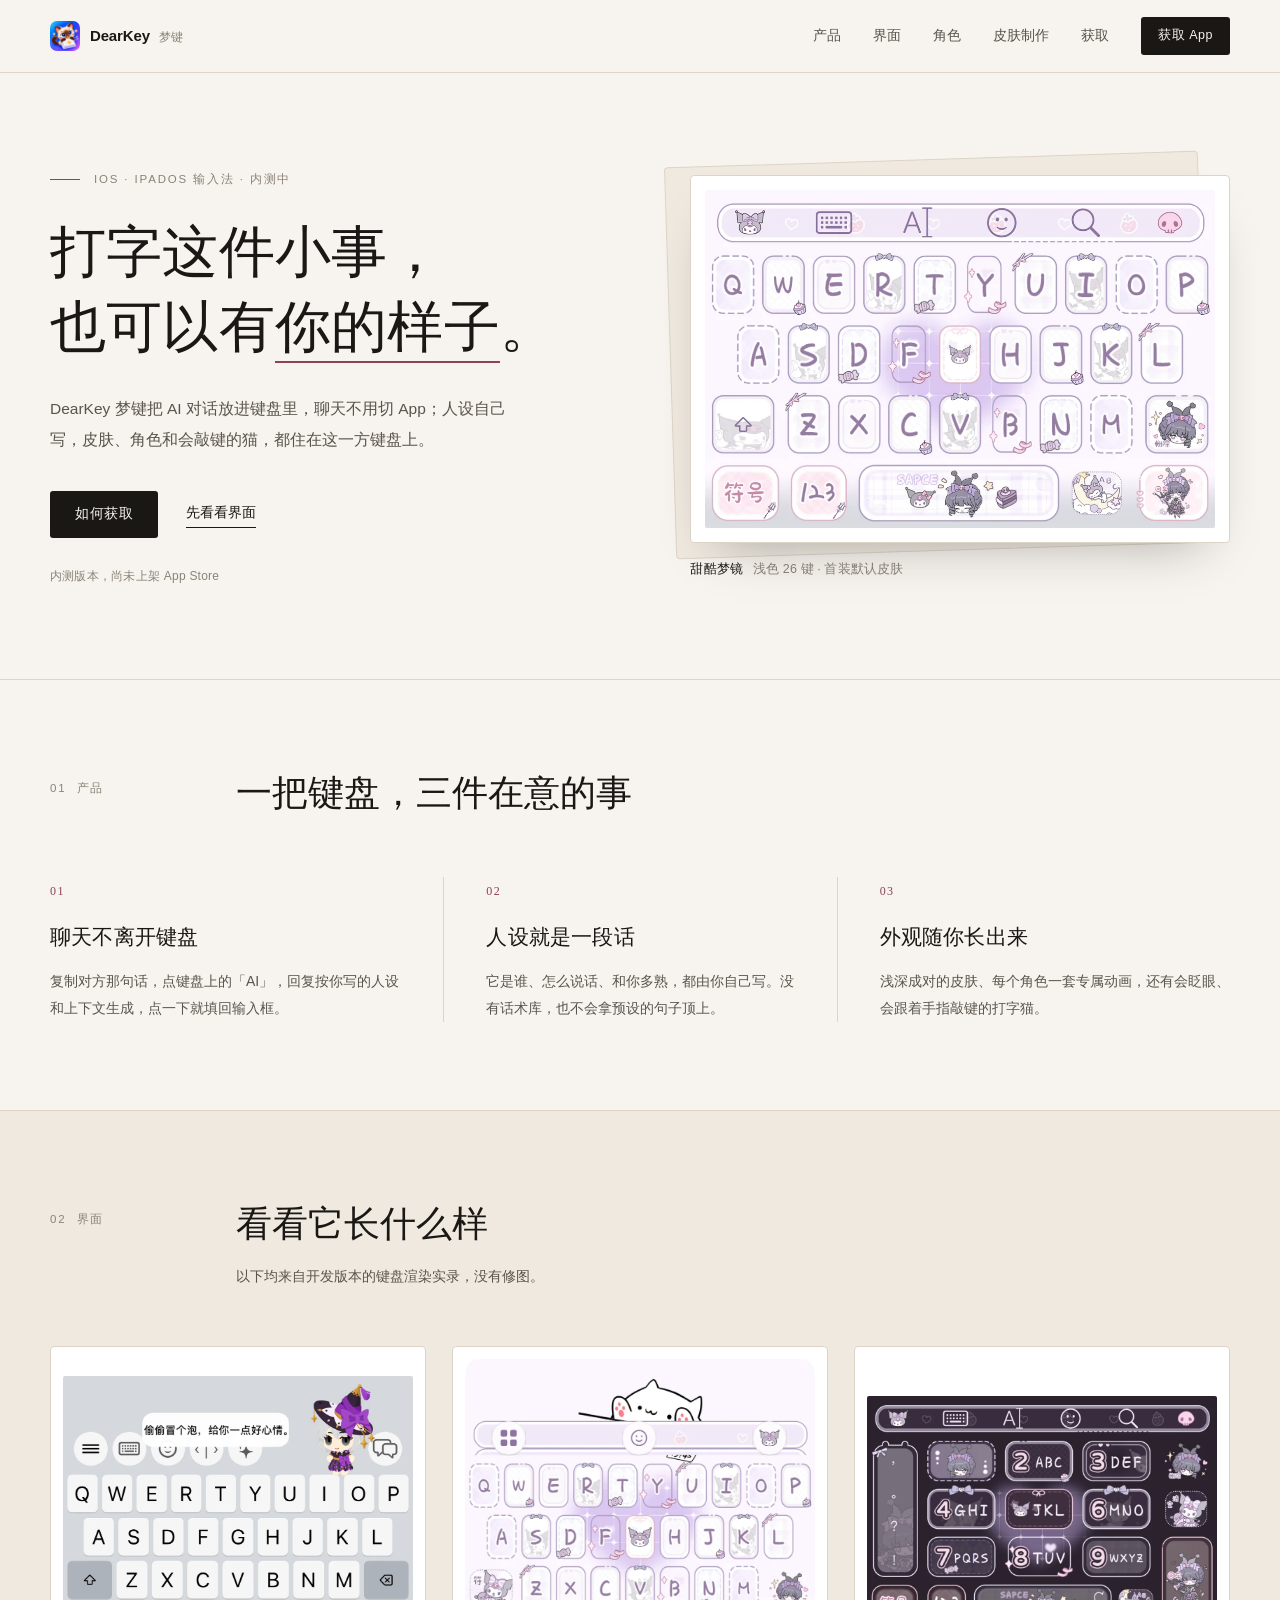
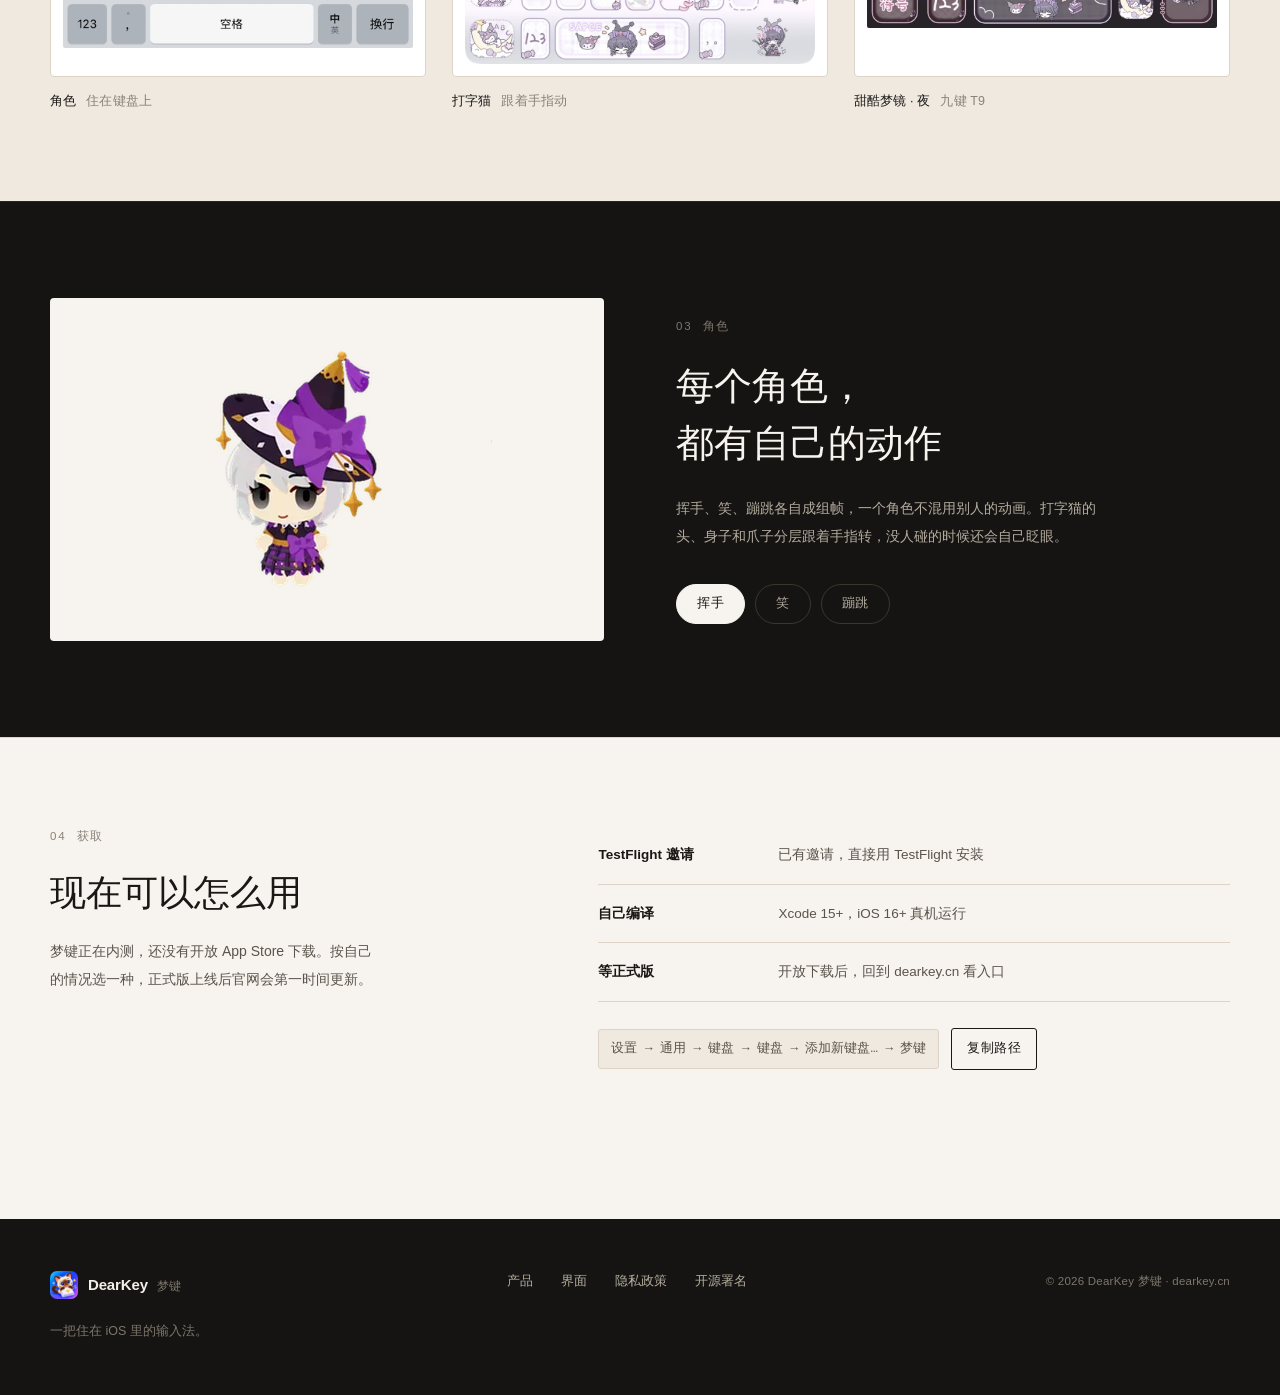
==== index.html @ 58dd66d8 "Publish DearKey official website" ====
<!DOCTYPE html>
<html lang="zh-CN">
<head>
<meta charset="UTF-8">
<meta name="viewport" content="width=device-width, initial-scale=1, viewport-fit=cover">
<title>DearKey 梦键 · 打字这件小事，也可以有你的样子</title>
<meta name="description" content="DearKey 梦键是一款原生 iOS 输入法：键盘里直接和 AI 对话，人设自己写，皮肤、角色与打字猫都住在这一方键盘里。">
<meta name="author" content="DearKey">
<meta name="theme-color" content="#f7f3ee">
<link rel="canonical" href="https://dearkey.cn/">
<link rel="icon" type="image/png" href="assets/favicon.png">
<link rel="apple-touch-icon" href="assets/favicon.png">
<meta property="og:type" content="website">
<meta property="og:site_name" content="DearKey 梦键">
<meta property="og:title" content="DearKey 梦键 · 打字这件小事，也可以有你的样子">
<meta property="og:description" content="键盘里聊 AI，人设自己写，皮肤和角色随你换。原生 iOS 输入法。">
<meta property="og:url" content="https://dearkey.cn/">
<meta property="og:image" content="https://dearkey.cn/assets/appicon.webp">
<meta name="twitter:card" content="summary_large_image">
<link rel="stylesheet" href="assets/styles.css">
<script type="application/ld+json">
{"@context":"https://schema.org","@type":"SoftwareApplication","name":"DearKey 梦键","applicationCategory":"UtilitiesApplication","operatingSystem":"iOS 16+ / iPadOS","description":"原生 iOS 输入法，键盘内 AI 对话、自定义人设、皮肤与角色。","url":"https://dearkey.cn/","image":"https://dearkey.cn/assets/appicon.webp","offers":{"@type":"Offer","price":"0","priceCurrency":"CNY"}}
</script>
</head>
<body>

<header class="nav" id="nav">
  <div class="wrap nav-in">
    <a class="brand" href="#top" aria-label="DearKey 梦键 首页">
      <img src="assets/appicon.webp" alt="DearKey 梦键图标" width="30" height="30">
      <span>DearKey<em>梦键</em></span>
    </a>
    <nav class="links" id="navLinks" aria-label="主导航">
      <a href="#product">产品</a>
      <a href="#screens">界面</a>
      <a href="#characters">角色</a>
      <a href="skin-studio/index.html">皮肤制作</a>
      <a href="#get">获取</a>
    </nav>
    <div class="nav-right">
      <a class="btn btn-ink btn-sm" href="#get">获取 App</a>
      <button class="burger" id="menuToggle" aria-label="展开菜单" aria-expanded="false"><i></i><i></i></button>
    </div>
  </div>
</header>

<main id="top">

  <section class="hero">
    <div class="wrap hero-in">
      <div class="hero-text">
        <p class="tag">iOS · iPadOS 输入法 · 内测中</p>
        <h1>打字这件小事，<br>也可以有<span class="u">你的样子</span>。</h1>
        <p class="sub">DearKey 梦键把 AI 对话放进键盘里，聊天不用切 App；人设自己写，皮肤、角色和会敲键的猫，都住在这一方键盘上。</p>
        <div class="acts">
          <a class="btn btn-ink" href="#get">如何获取</a>
          <a class="link-arrow" href="#screens">先看看界面</a>
        </div>
        <p class="fine">内测版本，尚未上架 App Store</p>
      </div>
      <div class="hero-art">
        <figure class="hero-plate">
          <div class="frame"><img src="assets/keyboard-lilac.webp" alt="甜酷梦镜浅色 26 键键盘" width="1000" height="664" fetchpriority="high"></div>
          <figcaption><span>甜酷梦镜</span>浅色 26 键 · 首装默认皮肤</figcaption>
        </figure>
      </div>
    </div>
  </section>

  <section class="band" id="product">
    <div class="wrap">
      <div class="sec-head">
        <span class="meta">01 &nbsp;产品</span>
        <div><h2>一把键盘，三件在意的事</h2></div>
      </div>
      <div class="cols3">
        <article>
          <span class="num">01</span>
          <h3>聊天不离开键盘</h3>
          <p>复制对方那句话，点键盘上的「AI」，回复按你写的人设和上下文生成，点一下就填回输入框。</p>
        </article>
        <article>
          <span class="num">02</span>
          <h3>人设就是一段话</h3>
          <p>它是谁、怎么说话、和你多熟，都由你自己写。没有话术库，也不会拿预设的句子顶上。</p>
        </article>
        <article>
          <span class="num">03</span>
          <h3>外观随你长出来</h3>
          <p>浅深成对的皮肤、每个角色一套专属动画，还有会眨眼、会跟着手指敲键的打字猫。</p>
        </article>
      </div>
    </div>
  </section>

  <section class="band band-plates" id="screens">
    <div class="wrap">
      <div class="sec-head">
        <span class="meta">02 &nbsp;界面</span>
        <div>
          <h2>看看它长什么样</h2>
          <p>以下均来自开发版本的键盘渲染实录，没有修图。</p>
        </div>
      </div>
      <div class="plates">
        <figure class="plate p-third">
          <div class="frame"><img src="assets/keyboard-witch.webp" alt="魔女角色站在键盘上方" width="1000" height="777" loading="lazy"></div>
          <figcaption><span>角色</span>住在键盘上</figcaption>
        </figure>
        <figure class="plate p-third">
          <div class="frame"><img src="assets/keyboard-cat.webp" alt="打字猫在键盘上敲键" width="900" height="785" loading="lazy"></div>
          <figcaption><span>打字猫</span>跟着手指动</figcaption>
        </figure>
        <figure class="plate p-third">
          <div class="frame"><img src="assets/keyboard-night.webp" alt="甜酷梦镜夜色九键键盘" width="1000" height="664" loading="lazy"></div>
          <figcaption><span>甜酷梦镜 · 夜</span>九键 T9</figcaption>
        </figure>
      </div>
    </div>
  </section>

  <section class="dark" id="characters">
    <div class="wrap dark-in">
      <div class="stage">
        <div class="witch" id="witchAnim" role="img" aria-label="魔女角色挥手动画"></div>
      </div>
      <div class="dark-copy">
        <span class="meta meta-light">03 &nbsp;角色</span>
        <h2>每个角色，<br>都有自己的动作</h2>
        <p>挥手、笑、蹦跳各自成组帧，一个角色不混用别人的动画。打字猫的头、身子和爪子分层跟着手指转，没人碰的时候还会自己眨眼。</p>
        <div class="motions" role="group" aria-label="切换角色动作">
          <button class="motion is-on" data-motion="wave">挥手</button>
          <button class="motion" data-motion="laugh">笑</button>
          <button class="motion" data-motion="bounce">蹦跳</button>
        </div>
      </div>
    </div>
  </section>

  <section class="band band-last" id="get">
    <div class="wrap get-in">
      <div class="get-text">
        <span class="meta">04 &nbsp;获取</span>
        <h2>现在可以怎么用</h2>
        <p>梦键正在内测，还没有开放 App Store 下载。按自己的情况选一种，正式版上线后官网会第一时间更新。</p>
      </div>
      <div class="get-list">
        <div><strong>TestFlight 邀请</strong><span>已有邀请，直接用 TestFlight 安装</span></div>
        <div><strong>自己编译</strong><span>Xcode 15+，iOS 16+ 真机运行</span></div>
        <div><strong>等正式版</strong><span>开放下载后，回到 dearkey.cn 看入口</span></div>
        <div class="path">
          <code id="setupPath">设置 → 通用 → 键盘 → 键盘 → 添加新键盘… → 梦键</code>
          <button id="copyPath">复制路径</button>
          <span class="hint" id="copyHint" role="status"></span>
        </div>
      </div>
    </div>
  </section>

</main>

<footer class="foot">
  <div class="wrap foot-in">
    <div class="foot-brand">
      <a class="brand brand-light" href="#top"><img src="assets/appicon.webp" alt="DearKey 梦键图标" width="28" height="28"><span>DearKey<em>梦键</em></span></a>
      <p>一把住在 iOS 里的输入法。</p>
    </div>
    <nav class="foot-links" aria-label="页脚导航">
      <a href="#product">产品</a>
      <a href="#screens">界面</a>
      <a href="privacy.html">隐私政策</a>
      <a href="credits.html">开源署名</a>
    </nav>
    <small>© <span id="year">2026</span> DearKey 梦键 · dearkey.cn</small>
  </div>
</footer>

<script src="assets/app.js" defer></script>
</body>
</html>
---- assets/styles.css ----
/* DearKey 梦键 · dearkey.cn
   纸感底 · 宋体标题 · 细线分区 */

:root{
  --paper:#f7f3ee;
  --paper-2:#efe9e0;
  --paper-3:#e7ded1;
  --ink:#1a1815;
  --ink-2:#5a544c;
  --ink-3:#8b8378;
  --line:#ddd4c7;
  --rose:#8c4356;
  --serif:"Songti SC","STSong","Source Han Serif SC","Noto Serif CJK SC",Georgia,"Times New Roman",serif;
  --sans:-apple-system,BlinkMacSystemFont,"PingFang SC","Hiragino Sans GB","Microsoft YaHei",sans-serif;
}

*,*::before,*::after{box-sizing:border-box}
html{-webkit-text-size-adjust:100%;scroll-behavior:smooth;scroll-padding-top:88px}
body{
  margin:0;background:var(--paper);color:var(--ink);
  font-family:var(--sans);font-size:15px;line-height:1.75;
  -webkit-font-smoothing:antialiased;text-rendering:optimizeLegibility;
}
img{display:block;max-width:100%}
a{color:inherit;text-decoration:none}
button{font:inherit;color:inherit;cursor:pointer}
h1,h2,h3,p,figure{margin:0}
code{font-family:ui-monospace,SFMono-Regular,Menlo,monospace}
::selection{background:#e6d3d7;color:var(--ink)}

.wrap,.container{width:min(1180px,calc(100% - 80px));margin:0 auto}

/* ---------- nav ---------- */
.nav{position:sticky;top:0;z-index:40;background:rgba(247,243,238,.9);backdrop-filter:blur(14px);border-bottom:1px solid var(--line)}
.nav-in{display:flex;align-items:center;gap:32px;height:72px}
.brand{display:inline-flex;align-items:center;gap:10px;flex:none;font-size:15px;font-weight:600;letter-spacing:-.01em}
.brand img{border-radius:7px}
.brand em{font-style:normal;font-weight:400;font-size:12px;color:var(--ink-3);margin-left:9px;letter-spacing:.04em}
.links{display:flex;align-items:center;gap:32px;margin-left:auto}
.links a{font-size:13.5px;color:var(--ink-2);position:relative;padding:4px 0;transition:color .2s}
.links a::after{content:"";position:absolute;left:0;right:0;bottom:0;height:1px;background:var(--rose);transform:scaleX(0);transform-origin:left;transition:transform .25s ease}
.links a:hover{color:var(--ink)}
.links a:hover::after{transform:scaleX(1)}
.nav-right{display:flex;align-items:center;gap:14px}
.btn{display:inline-flex;align-items:center;justify-content:center;gap:8px;border:1px solid transparent;border-radius:3px;padding:13px 24px;font-size:13.5px;font-weight:500;letter-spacing:.04em;line-height:1.4;transition:background-color .22s,color .22s,border-color .22s;white-space:nowrap}
.btn-ink{background:var(--ink);color:var(--paper)}
.btn-ink:hover{background:var(--rose)}
.btn-sm{padding:9px 16px;font-size:12.5px}
.burger{display:none;width:38px;height:34px;background:transparent;border:0;padding:9px 7px;flex-direction:column;justify-content:space-between}
.burger i{display:block;height:1.5px;background:var(--ink);border-radius:2px}

/* ---------- hero ---------- */
.hero{padding:92px 0 88px}
.hero-in{display:grid;grid-template-columns:1.04fr .96fr;gap:56px;align-items:center}
.tag{font-size:11.5px;letter-spacing:.16em;color:var(--ink-3);text-transform:uppercase;margin-bottom:26px;display:flex;align-items:center;gap:14px}
.tag::before{content:"";width:30px;height:1px;background:var(--rose);flex:none}
h1{font-family:var(--serif);font-weight:400;font-size:clamp(34px,4.5vw,56px);line-height:1.34;letter-spacing:.004em}
h1 .u{border-bottom:2px solid var(--rose);padding-bottom:3px}
.sub{margin-top:28px;font-size:15.5px;line-height:2;color:var(--ink-2);max-width:478px}
.acts{display:flex;align-items:center;gap:28px;margin-top:36px;flex-wrap:wrap}
.link-arrow{font-size:13.5px;color:var(--ink);border-bottom:1px solid var(--ink);padding-bottom:3px;transition:color .2s,border-color .2s}
.link-arrow:hover{color:var(--rose);border-color:var(--rose)}
.fine{margin-top:28px;font-size:12px;color:var(--ink-3);letter-spacing:.02em}
.hero-art{display:flex;justify-content:center;align-items:center;padding:10px 0}
.hero-plate{position:relative;width:100%;max-width:540px;margin:0}
.hero-plate::before{content:"";position:absolute;inset:-16px 26px 30px -20px;background:var(--paper-2);border:1px solid var(--line);border-radius:4px;transform:rotate(-1.8deg)}
.hero-plate .frame{position:relative;background:#fff;padding:14px;box-shadow:0 26px 50px -28px rgba(26,24,21,.35)}
.hero-plate .frame img{width:100%;height:auto;border-radius:2px}
.hero-plate figcaption{margin-top:16px}

/* ---------- bands ---------- */
.band{padding:88px 0;border-top:1px solid var(--line)}
.band-plates{background:var(--paper-2)}
.band-last{padding-bottom:104px}
.sec-head{display:grid;grid-template-columns:150px 1fr;gap:36px;margin-bottom:58px}
.meta{font-size:11.5px;letter-spacing:.16em;color:var(--ink-3);text-transform:uppercase;padding-top:10px;display:block}
.sec-head h2{font-family:var(--serif);font-weight:400;font-size:clamp(26px,2.9vw,36px);line-height:1.4}
.sec-head p{margin-top:14px;font-size:14px;color:var(--ink-2)}

.cols3{display:grid;grid-template-columns:repeat(3,1fr)}
.cols3 article{padding:0 42px;border-left:1px solid var(--line)}
.cols3 article:first-child{padding-left:0;border-left:0}
.cols3 article:last-child{padding-right:0}
.num{font-family:var(--serif);font-size:12px;letter-spacing:.12em;color:var(--rose)}
.cols3 h3{font-family:var(--serif);font-weight:400;font-size:21px;margin:16px 0 12px;letter-spacing:.01em}
.cols3 p{font-size:14px;line-height:1.95;color:var(--ink-2)}

/* ---------- plates ---------- */
.plates{display:grid;grid-template-columns:repeat(3,1fr);gap:26px}
.plate{display:flex;flex-direction:column;min-width:0}
.p-third{grid-column:span 1}
.frame{flex:1;display:flex;align-items:center;justify-content:center;background:#fff;border:1px solid var(--line);border-radius:4px;padding:12px}
.frame img{width:100%;height:auto;border-radius:2px}
figcaption{margin-top:14px;font-size:12.5px;color:var(--ink-3);letter-spacing:.01em}
figcaption span{color:var(--ink);font-weight:500;margin-right:10px}

/* ---------- dark ---------- */
.dark{background:#161412;color:#f4efe7;padding:96px 0;border-top:1px solid #2b271f}
.dark-in{display:grid;grid-template-columns:1fr 1fr;gap:72px;align-items:center}
.stage{background:var(--paper);border-radius:4px;padding:34px 20px;display:flex;justify-content:center;align-items:center}
.witch{
  --fw:330px;--fh:275px;
  width:var(--fw);height:var(--fh);flex:none;
  background-image:url('witch-wave-sheet.webp');
  background-repeat:no-repeat;
  background-size:calc(var(--fw) * 10) var(--fh);
  background-position:0 0;
  animation:witchFrames .9s steps(10,end) infinite;
}
@keyframes witchFrames{from{background-position:0 0}to{background-position:calc(var(--fw) * -10) 0}}
@media(prefers-reduced-motion:reduce){.witch{animation:none}}
.meta-light{color:#7d766b;padding-top:0;margin-bottom:22px}
.dark-copy h2{font-family:var(--serif);font-weight:400;font-size:clamp(26px,3vw,38px);line-height:1.5;color:#f7f3ee}
.dark-copy p{margin-top:22px;font-size:14px;line-height:2;color:#b4ac9f;max-width:430px}
.motions{display:flex;gap:10px;margin-top:34px;flex-wrap:wrap}
.motion{background:transparent;border:1px solid #3b352c;border-radius:999px;padding:8px 20px;font-size:12.5px;color:#b4ac9f;letter-spacing:.04em;transition:all .2s}
.motion:hover{border-color:#7d766b;color:#f4efe7}
.motion.is-on{background:#f7f3ee;border-color:#f7f3ee;color:#161412}

/* ---------- get ---------- */
.get-in{display:grid;grid-template-columns:.86fr 1.14fr;gap:72px;align-items:start}
.get-text .meta{padding-top:0}
.get-text h2{font-family:var(--serif);font-weight:400;font-size:clamp(26px,2.9vw,36px);line-height:1.4;margin-top:22px}
.get-text p{margin-top:18px;font-size:14px;line-height:2;color:var(--ink-2);max-width:330px}
.get-list>div{display:grid;grid-template-columns:158px 1fr;gap:22px;padding:17px 0;border-bottom:1px solid var(--line);font-size:13.5px}
.get-list strong{font-weight:600}
.get-list span{color:var(--ink-2)}
.get-list .path{display:flex;flex-wrap:wrap;align-items:center;gap:12px;border-bottom:0;padding-top:26px}
.path code{font-size:12.5px;color:var(--ink-2);background:var(--paper-2);border:1px solid var(--line);border-radius:3px;padding:9px 12px;line-height:1.6}
.path button{background:transparent;border:1px solid var(--ink);border-radius:3px;padding:9px 15px;font-size:12.5px;letter-spacing:.03em;transition:all .2s}
.path button:hover{background:var(--ink);color:var(--paper)}
.hint{flex-basis:100%;font-size:12px;color:var(--rose);min-height:16px}

/* ---------- foot ---------- */
.foot{background:#161412;color:#f4efe7;padding:52px 0}
.foot-in{display:flex;align-items:flex-start;justify-content:space-between;gap:32px;flex-wrap:wrap}
.foot-brand p{margin-top:14px;font-size:12.5px;color:#7d766b}
.brand-light{color:#f4efe7}
.brand-light em{color:#7d766b}
.foot-links{display:flex;gap:28px;font-size:12.5px;color:#b4ac9f}
.foot-links a:hover{color:#f7f3ee}
.foot small{font-size:11.5px;color:#7d766b;letter-spacing:.02em}

/* ---------- legal pages ---------- */
.eyebrow{font-size:11.5px;letter-spacing:.16em;color:var(--rose);text-transform:uppercase}
.card{background:#fff;border:1px solid var(--line);border-radius:4px}
.doc-hero{padding:76px 0 34px;border-bottom:1px solid var(--line)}
.doc-hero h1{font-family:var(--serif);font-weight:400;font-size:clamp(28px,3.4vw,42px);margin:16px 0 16px;line-height:1.35}
.doc-hero p{color:var(--ink-2);font-size:14.5px;max-width:700px;line-height:1.95}
.doc-meta{font-size:11.5px;color:var(--ink-3);margin-top:18px;letter-spacing:.03em}
.doc{padding:52px 0 88px}
.doc-body{max-width:840px}
.doc-card{padding:32px 36px;margin-bottom:16px}
.doc-card h2{font-family:var(--serif);font-weight:400;font-size:20px;margin-bottom:14px;display:flex;align-items:center;gap:12px}
.doc-card h2 span{display:inline-flex;width:26px;height:26px;flex:none;align-items:center;justify-content:center;border-radius:50%;border:1px solid var(--line);color:var(--rose);font-size:10.5px;font-family:var(--sans)}
.doc-card p,.doc-card li{color:var(--ink-2);font-size:14px;line-height:1.95}
.doc-card p{margin:0 0 10px}
.doc-card p:last-child{margin-bottom:0}
.doc-card ul{margin:0;padding-left:20px}
.doc-card li{margin-bottom:6px}
.doc-card strong{color:var(--ink)}
.doc-card a{color:var(--rose);text-decoration:underline;text-underline-offset:3px}
.doc-card .lic{display:inline-block;font-size:11.5px;color:var(--rose);background:#f6ebed;border-radius:3px;padding:4px 11px;margin-bottom:14px;letter-spacing:.03em}
.doc-note{margin-top:26px;padding:20px 24px;border-radius:4px;border:1px solid var(--line);background:var(--paper-2);color:var(--ink-2);font-size:12.5px;line-height:1.9}
.table-wrap{overflow-x:auto}
.doc-card table{width:100%;border-collapse:collapse;font-size:13px;min-width:560px}
.doc-card th,.doc-card td{text-align:left;padding:12px;border-bottom:1px solid var(--line);vertical-align:top;line-height:1.7}
.doc-card th{color:var(--ink-3);font-weight:500;font-size:11.5px;letter-spacing:.06em;text-transform:uppercase}
.doc-card td{color:var(--ink-2)}
.doc-card td a{text-decoration:none}
.doc-card td a:hover{text-decoration:underline}
.footer{border-top:1px solid var(--line);background:var(--paper);padding:40px 0}
.footer-bottom{display:flex;justify-content:space-between;gap:16px;flex-wrap:wrap;font-size:12px;color:var(--ink-3)}
.footer-bottom a{color:var(--rose);text-decoration:none}
.footer-bottom a:hover{text-decoration:underline}

/* ---------- responsive ---------- */
@media(max-width:960px){
  .wrap,.container{width:calc(100% - 48px)}
  .hero{padding:64px 0}
  .hero-in{grid-template-columns:1fr;gap:56px}
  .hero-text{max-width:560px}
  .hero-art::before{display:none}
  .hero-plate::before{display:none}
  .sec-head{grid-template-columns:1fr;gap:14px;margin-bottom:40px}
  .meta{padding-top:0}
  .cols3{grid-template-columns:1fr}
  .cols3 article{padding:28px 0;border-left:0;border-top:1px solid var(--line)}
  .cols3 article:first-child{padding-top:0;border-top:0}
  .cols3 article:last-child{padding-bottom:0}
  .plates{grid-template-columns:1fr;gap:26px}
  .p-third{grid-column:span 1}
  .dark{padding:64px 0}
  .dark-in{grid-template-columns:1fr;gap:44px}
  .stage{padding:24px 12px}
  .witch{--fw:264px;--fh:220px}
  .get-in{grid-template-columns:1fr;gap:36px}
  .band{padding:64px 0}
  .band-last{padding-bottom:72px}
}
@media(max-width:680px){
  .wrap,.container{width:calc(100% - 36px)}
  .nav-in{height:62px;gap:16px}
  .links{display:none;position:absolute;top:62px;left:0;right:0;background:var(--paper);border-bottom:1px solid var(--line);flex-direction:column;align-items:flex-start;gap:0;padding:6px 18px 14px}
  .links.open{display:flex}
  .links a{width:100%;padding:12px 0;border-bottom:1px solid var(--line);font-size:15px}
  .links a:last-child{border-bottom:0}
  .burger{display:flex}
  .nav-right{margin-left:auto}
  .nav-right .btn-sm{display:none}
  h1{font-size:32px}
  .sub{font-size:14.5px;line-height:1.95}
  .get-list>div{grid-template-columns:1fr;gap:4px}
  .get-list .path{display:flex}
  .path code{font-size:11.5px}
  .foot-in{flex-direction:column;gap:24px}
  .foot-links{flex-wrap:wrap;gap:20px}
  .doc-card{padding:24px 20px}
  .doc-hero{padding-top:48px}
}
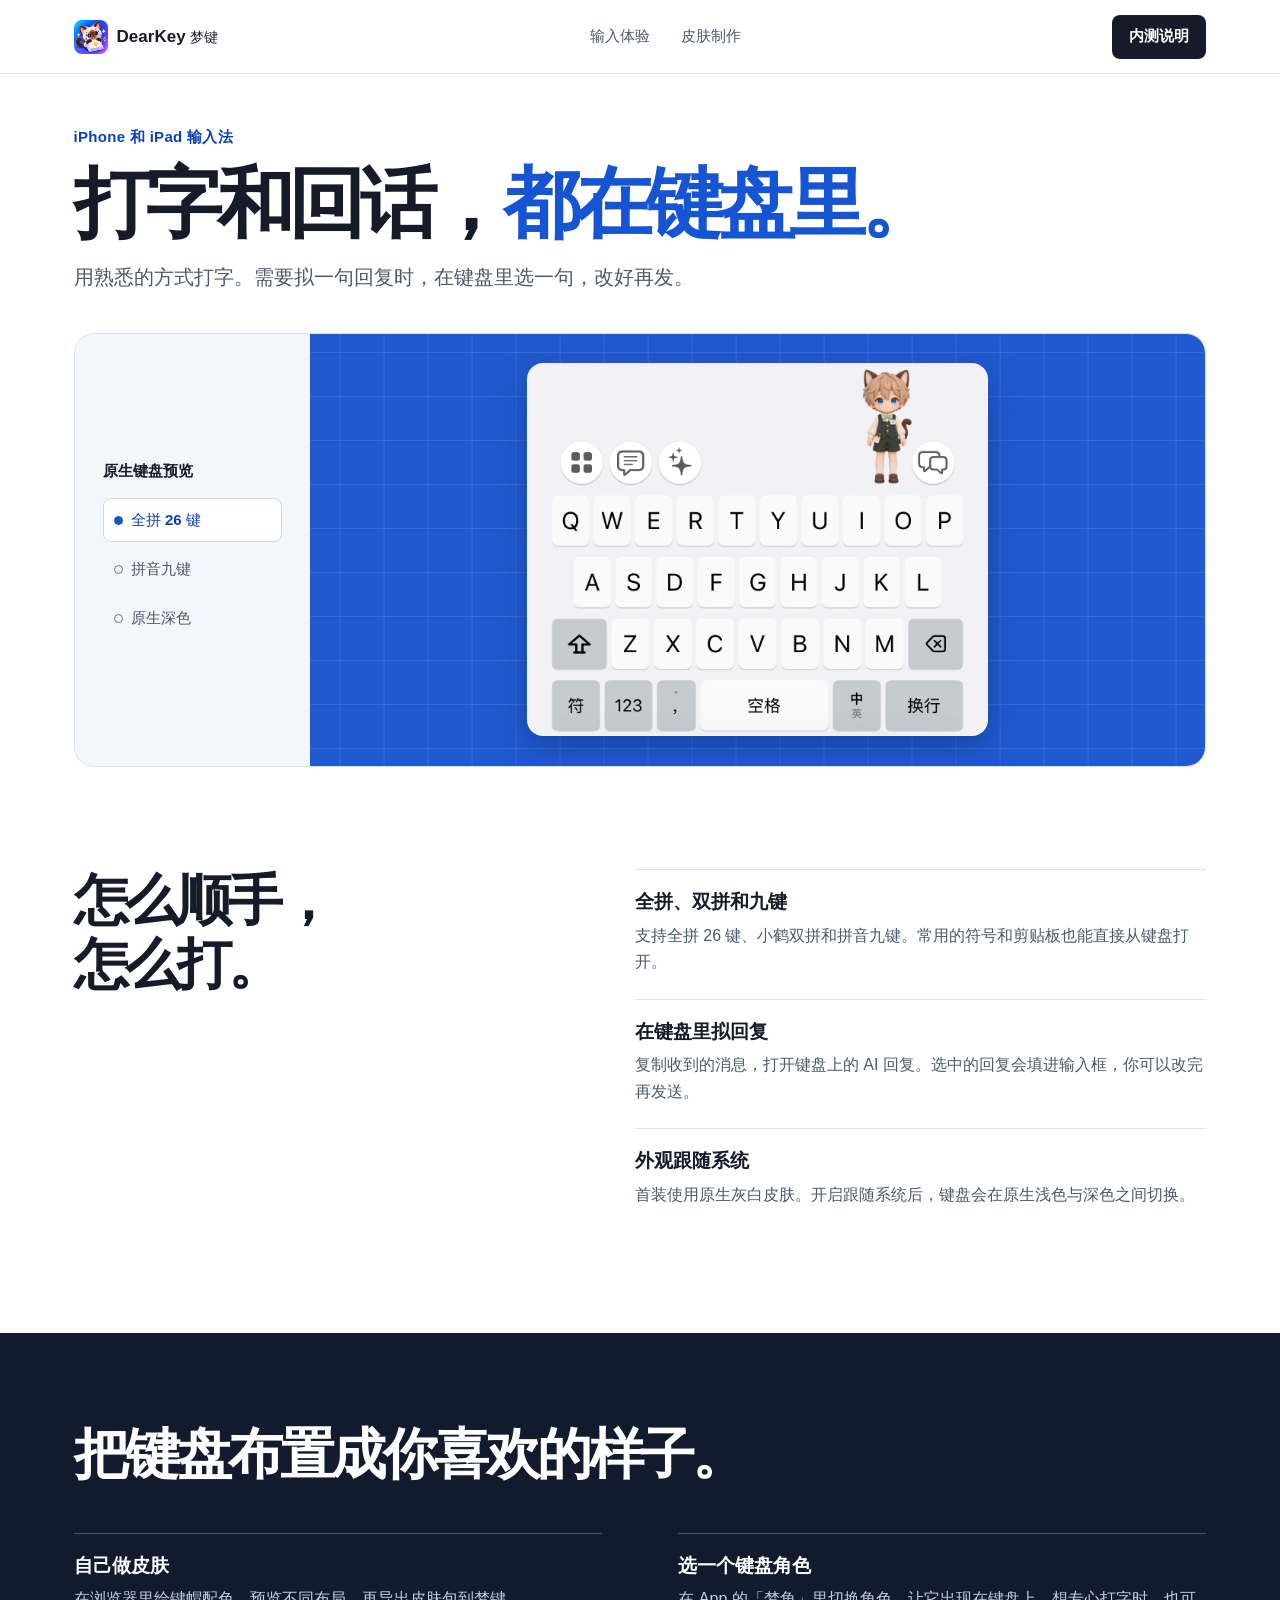
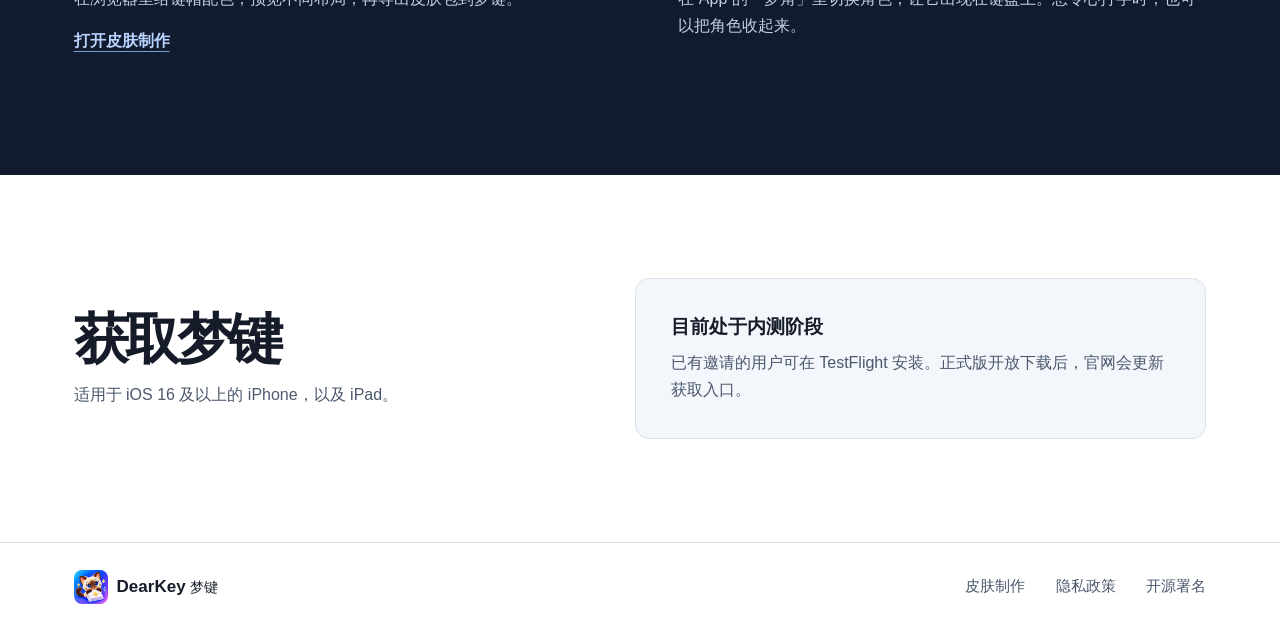
==== commit 454547ad: "Redesign DearKey site around the native keyboard" ====
--- a/index.html
+++ b/index.html
@@ -1,180 +1,146 @@
 <!DOCTYPE html>
 <html lang="zh-CN">
 <head>
-<meta charset="UTF-8">
-<meta name="viewport" content="width=device-width, initial-scale=1, viewport-fit=cover">
-<title>DearKey 梦键 · 打字这件小事，也可以有你的样子</title>
-<meta name="description" content="DearKey 梦键是一款原生 iOS 输入法：键盘里直接和 AI 对话，人设自己写，皮肤、角色与打字猫都住在这一方键盘里。">
-<meta name="author" content="DearKey">
-<meta name="theme-color" content="#f7f3ee">
-<link rel="canonical" href="https://dearkey.cn/">
-<link rel="icon" type="image/png" href="assets/favicon.png">
-<link rel="apple-touch-icon" href="assets/favicon.png">
-<meta property="og:type" content="website">
-<meta property="og:site_name" content="DearKey 梦键">
-<meta property="og:title" content="DearKey 梦键 · 打字这件小事，也可以有你的样子">
-<meta property="og:description" content="键盘里聊 AI，人设自己写，皮肤和角色随你换。原生 iOS 输入法。">
-<meta property="og:url" content="https://dearkey.cn/">
-<meta property="og:image" content="https://dearkey.cn/assets/appicon.webp">
-<meta name="twitter:card" content="summary_large_image">
-<link rel="stylesheet" href="assets/styles.css">
-<script type="application/ld+json">
-{"@context":"https://schema.org","@type":"SoftwareApplication","name":"DearKey 梦键","applicationCategory":"UtilitiesApplication","operatingSystem":"iOS 16+ / iPadOS","description":"原生 iOS 输入法，键盘内 AI 对话、自定义人设、皮肤与角色。","url":"https://dearkey.cn/","image":"https://dearkey.cn/assets/appicon.webp","offers":{"@type":"Offer","price":"0","priceCurrency":"CNY"}}
-</script>
+  <meta charset="UTF-8">
+  <meta name="viewport" content="width=device-width, initial-scale=1, viewport-fit=cover">
+  <title>DearKey 梦键 · iOS 输入法</title>
+  <meta name="description" content="梦键是 iPhone 和 iPad 上的输入法，支持全拼、小鹤双拼和拼音九键，也可以在键盘里拟回复、换皮肤和选角色。">
+  <meta name="theme-color" content="#ffffff">
+  <link rel="canonical" href="https://dearkey.cn/">
+  <link rel="icon" type="image/png" href="assets/favicon.png">
+  <link rel="apple-touch-icon" href="assets/favicon.png">
+  <meta property="og:type" content="website">
+  <meta property="og:site_name" content="DearKey 梦键">
+  <meta property="og:title" content="DearKey 梦键 · iOS 输入法">
+  <meta property="og:description" content="全拼、双拼和九键。在同一把键盘上打字，也能拟回复。">
+  <meta property="og:url" content="https://dearkey.cn/">
+  <meta property="og:image" content="https://dearkey.cn/assets/keyboard-native-light.webp">
+  <meta property="og:image:alt" content="梦键的原生灰白皮肤与全拼 26 键">
+  <meta name="twitter:card" content="summary_large_image">
+  <link rel="stylesheet" href="assets/styles.css">
+  <script type="application/ld+json">
+  {"@context":"https://schema.org","@type":"SoftwareApplication","name":"DearKey 梦键","applicationCategory":"UtilitiesApplication","operatingSystem":"iOS 16+ / iPadOS","description":"支持全拼、小鹤双拼、拼音九键和键盘内 AI 回复的输入法。","url":"https://dearkey.cn/","image":"https://dearkey.cn/assets/appicon.webp"}
+  </script>
 </head>
 <body>
-
-<header class="nav" id="nav">
-  <div class="wrap nav-in">
-    <a class="brand" href="#top" aria-label="DearKey 梦键 首页">
-      <img src="assets/appicon.webp" alt="DearKey 梦键图标" width="30" height="30">
-      <span>DearKey<em>梦键</em></span>
-    </a>
-    <nav class="links" id="navLinks" aria-label="主导航">
-      <a href="#product">产品</a>
-      <a href="#screens">界面</a>
-      <a href="#characters">角色</a>
-      <a href="skin-studio/index.html">皮肤制作</a>
-      <a href="#get">获取</a>
-    </nav>
-    <div class="nav-right">
-      <a class="btn btn-ink btn-sm" href="#get">获取 App</a>
-      <button class="burger" id="menuToggle" aria-label="展开菜单" aria-expanded="false"><i></i><i></i></button>
-    </div>
-  </div>
-</header>
-
-<main id="top">
-
-  <section class="hero">
-    <div class="wrap hero-in">
-      <div class="hero-text">
-        <p class="tag">iOS · iPadOS 输入法 · 内测中</p>
-        <h1>打字这件小事，<br>也可以有<span class="u">你的样子</span>。</h1>
-        <p class="sub">DearKey 梦键把 AI 对话放进键盘里，聊天不用切 App；人设自己写，皮肤、角色和会敲键的猫，都住在这一方键盘上。</p>
-        <div class="acts">
-          <a class="btn btn-ink" href="#get">如何获取</a>
-          <a class="link-arrow" href="#screens">先看看界面</a>
-        </div>
-        <p class="fine">内测版本，尚未上架 App Store</p>
-      </div>
-      <div class="hero-art">
-        <figure class="hero-plate">
-          <div class="frame"><img src="assets/keyboard-lilac.webp" alt="甜酷梦镜浅色 26 键键盘" width="1000" height="664" fetchpriority="high"></div>
-          <figcaption><span>甜酷梦镜</span>浅色 26 键 · 首装默认皮肤</figcaption>
-        </figure>
+  <a class="skip-link" href="#main">跳到正文</a>
+  <header class="nav" id="top">
+    <div class="wrap nav-in">
+      <a class="brand" href="#top" aria-label="DearKey 梦键首页">
+        <img src="assets/appicon.webp" alt="" width="34" height="34">
+        <span>DearKey <em>梦键</em></span>
+      </a>
+      <nav class="links" aria-label="主导航">
+        <a class="nav-product" href="#product">输入体验</a>
+        <a href="skin-studio/index.html">皮肤制作</a>
+      </nav>
+      <div class="nav-right">
+        <a class="btn btn-ink btn-sm" href="#get">内测说明</a>
       </div>
     </div>
-  </section>
+  </header>
 
-  <section class="band" id="product">
+  <main id="main">
     <div class="wrap">
-      <div class="sec-head">
-        <span class="meta">01 &nbsp;产品</span>
-        <div><h2>一把键盘，三件在意的事</h2></div>
-      </div>
-      <div class="cols3">
-        <article>
-          <span class="num">01</span>
-          <h3>聊天不离开键盘</h3>
-          <p>复制对方那句话，点键盘上的「AI」，回复按你写的人设和上下文生成，点一下就填回输入框。</p>
-        </article>
-        <article>
-          <span class="num">02</span>
-          <h3>人设就是一段话</h3>
-          <p>它是谁、怎么说话、和你多熟，都由你自己写。没有话术库，也不会拿预设的句子顶上。</p>
-        </article>
-        <article>
-          <span class="num">03</span>
-          <h3>外观随你长出来</h3>
-          <p>浅深成对的皮肤、每个角色一套专属动画，还有会眨眼、会跟着手指敲键的打字猫。</p>
-        </article>
-      </div>
+      <section class="hero" aria-labelledby="hero-title">
+        <p class="eyebrow">iPhone 和 iPad 输入法</p>
+        <div class="hero-intro">
+          <h1 id="hero-title"><span>打字和回话，</span><span>都在键盘里。</span></h1>
+          <p>用熟悉的方式打字。需要拟一句回复时，在键盘里选一句，改好再发。</p>
+        </div>
+      </section>
+
+      <section class="showcase" id="screens" aria-labelledby="showcase-title">
+        <fieldset class="showcase-controls">
+          <legend id="showcase-title">原生键盘预览</legend>
+          <div class="showcase-options">
+            <div class="showcase-option">
+              <input type="radio" name="keyboard-preview" id="keyboard-light" checked>
+              <label for="keyboard-light">全拼 26 键</label>
+            </div>
+            <div class="showcase-option">
+              <input type="radio" name="keyboard-preview" id="keyboard-nine">
+              <label for="keyboard-nine">拼音九键</label>
+            </div>
+            <div class="showcase-option">
+              <input type="radio" name="keyboard-preview" id="keyboard-dark">
+              <label for="keyboard-dark">原生深色</label>
+            </div>
+          </div>
+        </fieldset>
+        <div class="showcase-stage">
+          <figure class="shot shot-light">
+            <img src="assets/keyboard-native-light.webp" width="1206" height="976" alt="梦键原生浅色 26 键，白色字母键、浅灰色功能键和键盘上方的猫耳角色" fetchpriority="high">
+          </figure>
+          <figure class="shot shot-nine">
+            <img src="assets/keyboard-native-nine.webp" width="1206" height="976" alt="原生浅色拼音九键布局，含符号、数字、空格与换行键" fetchpriority="low">
+          </figure>
+          <figure class="shot shot-dark">
+            <img src="assets/keyboard-native-dark.webp" width="1206" height="976" alt="原生深色 26 键布局，深灰键帽与白色字母" fetchpriority="low">
+          </figure>
+        </div>
+      </section>
+
+      <section class="features section" id="product" aria-labelledby="product-title">
+        <h2 id="product-title">怎么顺手，怎么打。</h2>
+        <dl class="feature-list">
+          <div>
+            <dt>全拼、双拼和九键</dt>
+            <dd>支持全拼 26 键、小鹤双拼和拼音九键。常用的符号和剪贴板也能直接从键盘打开。</dd>
+          </div>
+          <div>
+            <dt>在键盘里拟回复</dt>
+            <dd>复制收到的消息，打开键盘上的 AI 回复。选中的回复会填进输入框，你可以改完再发送。</dd>
+          </div>
+          <div>
+            <dt>外观跟随系统</dt>
+            <dd>首装使用原生灰白皮肤。开启跟随系统后，键盘会在原生浅色与深色之间切换。</dd>
+          </div>
+        </dl>
+      </section>
     </div>
-  </section>
 
-  <section class="band band-plates" id="screens">
-    <div class="wrap">
-      <div class="sec-head">
-        <span class="meta">02 &nbsp;界面</span>
-        <div>
-          <h2>看看它长什么样</h2>
-          <p>以下均来自开发版本的键盘渲染实录，没有修图。</p>
+    <section class="customize" id="characters" aria-labelledby="customize-title">
+      <div class="wrap customize-inner">
+        <h2 id="customize-title">把键盘布置成你喜欢的样子。</h2>
+        <div class="customize-list">
+          <div>
+            <h3>自己做皮肤</h3>
+            <p>在浏览器里给键帽配色，预览不同布局，再导出皮肤包到梦键。</p>
+            <a class="inline-link" href="skin-studio/index.html">打开皮肤制作</a>
+          </div>
+          <div>
+            <h3>选一个键盘角色</h3>
+            <p>在 App 的「梦角」里切换角色，让它出现在键盘上。想专心打字时，也可以把角色收起来。</p>
+          </div>
         </div>
       </div>
-      <div class="plates">
-        <figure class="plate p-third">
-          <div class="frame"><img src="assets/keyboard-witch.webp" alt="魔女角色站在键盘上方" width="1000" height="777" loading="lazy"></div>
-          <figcaption><span>角色</span>住在键盘上</figcaption>
-        </figure>
-        <figure class="plate p-third">
-          <div class="frame"><img src="assets/keyboard-cat.webp" alt="打字猫在键盘上敲键" width="900" height="785" loading="lazy"></div>
-          <figcaption><span>打字猫</span>跟着手指动</figcaption>
-        </figure>
-        <figure class="plate p-third">
-          <div class="frame"><img src="assets/keyboard-night.webp" alt="甜酷梦镜夜色九键键盘" width="1000" height="664" loading="lazy"></div>
-          <figcaption><span>甜酷梦镜 · 夜</span>九键 T9</figcaption>
-        </figure>
+    </section>
+
+    <section class="wrap beta section" id="get" aria-labelledby="beta-title">
+      <div>
+        <h2 id="beta-title">获取梦键</h2>
+        <p>适用于 iOS 16 及以上的 iPhone，以及 iPad。</p>
       </div>
+      <div class="beta-info">
+        <h3>目前处于内测阶段</h3>
+        <p>已有邀请的用户可在 TestFlight 安装。正式版开放下载后，官网会更新获取入口。</p>
+      </div>
+    </section>
+  </main>
+
+  <footer class="footer">
+    <div class="wrap footer-bottom">
+      <a class="brand" href="#top" aria-label="回到 DearKey 梦键首页">
+        <img src="assets/appicon.webp" alt="" width="34" height="34">
+        <span>DearKey <em>梦键</em></span>
+      </a>
+      <nav class="footer-links" aria-label="页脚链接">
+        <a href="skin-studio/index.html">皮肤制作</a>
+        <a href="privacy.html">隐私政策</a>
+        <a href="credits.html">开源署名</a>
+      </nav>
     </div>
-  </section>
-
-  <section class="dark" id="characters">
-    <div class="wrap dark-in">
-      <div class="stage">
-        <div class="witch" id="witchAnim" role="img" aria-label="魔女角色挥手动画"></div>
-      </div>
-      <div class="dark-copy">
-        <span class="meta meta-light">03 &nbsp;角色</span>
-        <h2>每个角色，<br>都有自己的动作</h2>
-        <p>挥手、笑、蹦跳各自成组帧，一个角色不混用别人的动画。打字猫的头、身子和爪子分层跟着手指转，没人碰的时候还会自己眨眼。</p>
-        <div class="motions" role="group" aria-label="切换角色动作">
-          <button class="motion is-on" data-motion="wave">挥手</button>
-          <button class="motion" data-motion="laugh">笑</button>
-          <button class="motion" data-motion="bounce">蹦跳</button>
-        </div>
-      </div>
-    </div>
-  </section>
-
-  <section class="band band-last" id="get">
-    <div class="wrap get-in">
-      <div class="get-text">
-        <span class="meta">04 &nbsp;获取</span>
-        <h2>现在可以怎么用</h2>
-        <p>梦键正在内测，还没有开放 App Store 下载。按自己的情况选一种，正式版上线后官网会第一时间更新。</p>
-      </div>
-      <div class="get-list">
-        <div><strong>TestFlight 邀请</strong><span>已有邀请，直接用 TestFlight 安装</span></div>
-        <div><strong>自己编译</strong><span>Xcode 15+，iOS 16+ 真机运行</span></div>
-        <div><strong>等正式版</strong><span>开放下载后，回到 dearkey.cn 看入口</span></div>
-        <div class="path">
-          <code id="setupPath">设置 → 通用 → 键盘 → 键盘 → 添加新键盘… → 梦键</code>
-          <button id="copyPath">复制路径</button>
-          <span class="hint" id="copyHint" role="status"></span>
-        </div>
-      </div>
-    </div>
-  </section>
-
-</main>
-
-<footer class="foot">
-  <div class="wrap foot-in">
-    <div class="foot-brand">
-      <a class="brand brand-light" href="#top"><img src="assets/appicon.webp" alt="DearKey 梦键图标" width="28" height="28"><span>DearKey<em>梦键</em></span></a>
-      <p>一把住在 iOS 里的输入法。</p>
-    </div>
-    <nav class="foot-links" aria-label="页脚导航">
-      <a href="#product">产品</a>
-      <a href="#screens">界面</a>
-      <a href="privacy.html">隐私政策</a>
-      <a href="credits.html">开源署名</a>
-    </nav>
-    <small>© <span id="year">2026</span> DearKey 梦键 · dearkey.cn</small>
-  </div>
-</footer>
-
-<script src="assets/app.js" defer></script>
+  </footer>
 </body>
 </html>
--- a/assets/styles.css
+++ b/assets/styles.css
@@ -1,220 +1,335 @@
-/* DearKey 梦键 · dearkey.cn
-   纸感底 · 宋体标题 · 细线分区 */
-
-:root{
-  --paper:#f7f3ee;
-  --paper-2:#efe9e0;
-  --paper-3:#e7ded1;
-  --ink:#1a1815;
-  --ink-2:#5a544c;
-  --ink-3:#8b8378;
-  --line:#ddd4c7;
-  --rose:#8c4356;
-  --serif:"Songti SC","STSong","Source Han Serif SC","Noto Serif CJK SC",Georgia,"Times New Roman",serif;
-  --sans:-apple-system,BlinkMacSystemFont,"PingFang SC","Hiragino Sans GB","Microsoft YaHei",sans-serif;
-}
-
-*,*::before,*::after{box-sizing:border-box}
-html{-webkit-text-size-adjust:100%;scroll-behavior:smooth;scroll-padding-top:88px}
-body{
-  margin:0;background:var(--paper);color:var(--ink);
-  font-family:var(--sans);font-size:15px;line-height:1.75;
-  -webkit-font-smoothing:antialiased;text-rendering:optimizeLegibility;
-}
-img{display:block;max-width:100%}
-a{color:inherit;text-decoration:none}
-button{font:inherit;color:inherit;cursor:pointer}
-h1,h2,h3,p,figure{margin:0}
-code{font-family:ui-monospace,SFMono-Regular,Menlo,monospace}
-::selection{background:#e6d3d7;color:var(--ink)}
-
-.wrap,.container{width:min(1180px,calc(100% - 80px));margin:0 auto}
-
-/* ---------- nav ---------- */
-.nav{position:sticky;top:0;z-index:40;background:rgba(247,243,238,.9);backdrop-filter:blur(14px);border-bottom:1px solid var(--line)}
-.nav-in{display:flex;align-items:center;gap:32px;height:72px}
-.brand{display:inline-flex;align-items:center;gap:10px;flex:none;font-size:15px;font-weight:600;letter-spacing:-.01em}
-.brand img{border-radius:7px}
-.brand em{font-style:normal;font-weight:400;font-size:12px;color:var(--ink-3);margin-left:9px;letter-spacing:.04em}
-.links{display:flex;align-items:center;gap:32px;margin-left:auto}
-.links a{font-size:13.5px;color:var(--ink-2);position:relative;padding:4px 0;transition:color .2s}
-.links a::after{content:"";position:absolute;left:0;right:0;bottom:0;height:1px;background:var(--rose);transform:scaleX(0);transform-origin:left;transition:transform .25s ease}
-.links a:hover{color:var(--ink)}
-.links a:hover::after{transform:scaleX(1)}
-.nav-right{display:flex;align-items:center;gap:14px}
-.btn{display:inline-flex;align-items:center;justify-content:center;gap:8px;border:1px solid transparent;border-radius:3px;padding:13px 24px;font-size:13.5px;font-weight:500;letter-spacing:.04em;line-height:1.4;transition:background-color .22s,color .22s,border-color .22s;white-space:nowrap}
-.btn-ink{background:var(--ink);color:var(--paper)}
-.btn-ink:hover{background:var(--rose)}
-.btn-sm{padding:9px 16px;font-size:12.5px}
-.burger{display:none;width:38px;height:34px;background:transparent;border:0;padding:9px 7px;flex-direction:column;justify-content:space-between}
-.burger i{display:block;height:1.5px;background:var(--ink);border-radius:2px}
-
-/* ---------- hero ---------- */
-.hero{padding:92px 0 88px}
-.hero-in{display:grid;grid-template-columns:1.04fr .96fr;gap:56px;align-items:center}
-.tag{font-size:11.5px;letter-spacing:.16em;color:var(--ink-3);text-transform:uppercase;margin-bottom:26px;display:flex;align-items:center;gap:14px}
-.tag::before{content:"";width:30px;height:1px;background:var(--rose);flex:none}
-h1{font-family:var(--serif);font-weight:400;font-size:clamp(34px,4.5vw,56px);line-height:1.34;letter-spacing:.004em}
-h1 .u{border-bottom:2px solid var(--rose);padding-bottom:3px}
-.sub{margin-top:28px;font-size:15.5px;line-height:2;color:var(--ink-2);max-width:478px}
-.acts{display:flex;align-items:center;gap:28px;margin-top:36px;flex-wrap:wrap}
-.link-arrow{font-size:13.5px;color:var(--ink);border-bottom:1px solid var(--ink);padding-bottom:3px;transition:color .2s,border-color .2s}
-.link-arrow:hover{color:var(--rose);border-color:var(--rose)}
-.fine{margin-top:28px;font-size:12px;color:var(--ink-3);letter-spacing:.02em}
-.hero-art{display:flex;justify-content:center;align-items:center;padding:10px 0}
-.hero-plate{position:relative;width:100%;max-width:540px;margin:0}
-.hero-plate::before{content:"";position:absolute;inset:-16px 26px 30px -20px;background:var(--paper-2);border:1px solid var(--line);border-radius:4px;transform:rotate(-1.8deg)}
-.hero-plate .frame{position:relative;background:#fff;padding:14px;box-shadow:0 26px 50px -28px rgba(26,24,21,.35)}
-.hero-plate .frame img{width:100%;height:auto;border-radius:2px}
-.hero-plate figcaption{margin-top:16px}
-
-/* ---------- bands ---------- */
-.band{padding:88px 0;border-top:1px solid var(--line)}
-.band-plates{background:var(--paper-2)}
-.band-last{padding-bottom:104px}
-.sec-head{display:grid;grid-template-columns:150px 1fr;gap:36px;margin-bottom:58px}
-.meta{font-size:11.5px;letter-spacing:.16em;color:var(--ink-3);text-transform:uppercase;padding-top:10px;display:block}
-.sec-head h2{font-family:var(--serif);font-weight:400;font-size:clamp(26px,2.9vw,36px);line-height:1.4}
-.sec-head p{margin-top:14px;font-size:14px;color:var(--ink-2)}
-
-.cols3{display:grid;grid-template-columns:repeat(3,1fr)}
-.cols3 article{padding:0 42px;border-left:1px solid var(--line)}
-.cols3 article:first-child{padding-left:0;border-left:0}
-.cols3 article:last-child{padding-right:0}
-.num{font-family:var(--serif);font-size:12px;letter-spacing:.12em;color:var(--rose)}
-.cols3 h3{font-family:var(--serif);font-weight:400;font-size:21px;margin:16px 0 12px;letter-spacing:.01em}
-.cols3 p{font-size:14px;line-height:1.95;color:var(--ink-2)}
-
-/* ---------- plates ---------- */
-.plates{display:grid;grid-template-columns:repeat(3,1fr);gap:26px}
-.plate{display:flex;flex-direction:column;min-width:0}
-.p-third{grid-column:span 1}
-.frame{flex:1;display:flex;align-items:center;justify-content:center;background:#fff;border:1px solid var(--line);border-radius:4px;padding:12px}
-.frame img{width:100%;height:auto;border-radius:2px}
-figcaption{margin-top:14px;font-size:12.5px;color:var(--ink-3);letter-spacing:.01em}
-figcaption span{color:var(--ink);font-weight:500;margin-right:10px}
-
-/* ---------- dark ---------- */
-.dark{background:#161412;color:#f4efe7;padding:96px 0;border-top:1px solid #2b271f}
-.dark-in{display:grid;grid-template-columns:1fr 1fr;gap:72px;align-items:center}
-.stage{background:var(--paper);border-radius:4px;padding:34px 20px;display:flex;justify-content:center;align-items:center}
-.witch{
-  --fw:330px;--fh:275px;
-  width:var(--fw);height:var(--fh);flex:none;
-  background-image:url('witch-wave-sheet.webp');
-  background-repeat:no-repeat;
-  background-size:calc(var(--fw) * 10) var(--fh);
-  background-position:0 0;
-  animation:witchFrames .9s steps(10,end) infinite;
-}
-@keyframes witchFrames{from{background-position:0 0}to{background-position:calc(var(--fw) * -10) 0}}
-@media(prefers-reduced-motion:reduce){.witch{animation:none}}
-.meta-light{color:#7d766b;padding-top:0;margin-bottom:22px}
-.dark-copy h2{font-family:var(--serif);font-weight:400;font-size:clamp(26px,3vw,38px);line-height:1.5;color:#f7f3ee}
-.dark-copy p{margin-top:22px;font-size:14px;line-height:2;color:#b4ac9f;max-width:430px}
-.motions{display:flex;gap:10px;margin-top:34px;flex-wrap:wrap}
-.motion{background:transparent;border:1px solid #3b352c;border-radius:999px;padding:8px 20px;font-size:12.5px;color:#b4ac9f;letter-spacing:.04em;transition:all .2s}
-.motion:hover{border-color:#7d766b;color:#f4efe7}
-.motion.is-on{background:#f7f3ee;border-color:#f7f3ee;color:#161412}
-
-/* ---------- get ---------- */
-.get-in{display:grid;grid-template-columns:.86fr 1.14fr;gap:72px;align-items:start}
-.get-text .meta{padding-top:0}
-.get-text h2{font-family:var(--serif);font-weight:400;font-size:clamp(26px,2.9vw,36px);line-height:1.4;margin-top:22px}
-.get-text p{margin-top:18px;font-size:14px;line-height:2;color:var(--ink-2);max-width:330px}
-.get-list>div{display:grid;grid-template-columns:158px 1fr;gap:22px;padding:17px 0;border-bottom:1px solid var(--line);font-size:13.5px}
-.get-list strong{font-weight:600}
-.get-list span{color:var(--ink-2)}
-.get-list .path{display:flex;flex-wrap:wrap;align-items:center;gap:12px;border-bottom:0;padding-top:26px}
-.path code{font-size:12.5px;color:var(--ink-2);background:var(--paper-2);border:1px solid var(--line);border-radius:3px;padding:9px 12px;line-height:1.6}
-.path button{background:transparent;border:1px solid var(--ink);border-radius:3px;padding:9px 15px;font-size:12.5px;letter-spacing:.03em;transition:all .2s}
-.path button:hover{background:var(--ink);color:var(--paper)}
-.hint{flex-basis:100%;font-size:12px;color:var(--rose);min-height:16px}
-
-/* ---------- foot ---------- */
-.foot{background:#161412;color:#f4efe7;padding:52px 0}
-.foot-in{display:flex;align-items:flex-start;justify-content:space-between;gap:32px;flex-wrap:wrap}
-.foot-brand p{margin-top:14px;font-size:12.5px;color:#7d766b}
-.brand-light{color:#f4efe7}
-.brand-light em{color:#7d766b}
-.foot-links{display:flex;gap:28px;font-size:12.5px;color:#b4ac9f}
-.foot-links a:hover{color:#f7f3ee}
-.foot small{font-size:11.5px;color:#7d766b;letter-spacing:.02em}
-
-/* ---------- legal pages ---------- */
-.eyebrow{font-size:11.5px;letter-spacing:.16em;color:var(--rose);text-transform:uppercase}
-.card{background:#fff;border:1px solid var(--line);border-radius:4px}
-.doc-hero{padding:76px 0 34px;border-bottom:1px solid var(--line)}
-.doc-hero h1{font-family:var(--serif);font-weight:400;font-size:clamp(28px,3.4vw,42px);margin:16px 0 16px;line-height:1.35}
-.doc-hero p{color:var(--ink-2);font-size:14.5px;max-width:700px;line-height:1.95}
-.doc-meta{font-size:11.5px;color:var(--ink-3);margin-top:18px;letter-spacing:.03em}
-.doc{padding:52px 0 88px}
-.doc-body{max-width:840px}
-.doc-card{padding:32px 36px;margin-bottom:16px}
-.doc-card h2{font-family:var(--serif);font-weight:400;font-size:20px;margin-bottom:14px;display:flex;align-items:center;gap:12px}
-.doc-card h2 span{display:inline-flex;width:26px;height:26px;flex:none;align-items:center;justify-content:center;border-radius:50%;border:1px solid var(--line);color:var(--rose);font-size:10.5px;font-family:var(--sans)}
-.doc-card p,.doc-card li{color:var(--ink-2);font-size:14px;line-height:1.95}
-.doc-card p{margin:0 0 10px}
-.doc-card p:last-child{margin-bottom:0}
-.doc-card ul{margin:0;padding-left:20px}
-.doc-card li{margin-bottom:6px}
-.doc-card strong{color:var(--ink)}
-.doc-card a{color:var(--rose);text-decoration:underline;text-underline-offset:3px}
-.doc-card .lic{display:inline-block;font-size:11.5px;color:var(--rose);background:#f6ebed;border-radius:3px;padding:4px 11px;margin-bottom:14px;letter-spacing:.03em}
-.doc-note{margin-top:26px;padding:20px 24px;border-radius:4px;border:1px solid var(--line);background:var(--paper-2);color:var(--ink-2);font-size:12.5px;line-height:1.9}
-.table-wrap{overflow-x:auto}
-.doc-card table{width:100%;border-collapse:collapse;font-size:13px;min-width:560px}
-.doc-card th,.doc-card td{text-align:left;padding:12px;border-bottom:1px solid var(--line);vertical-align:top;line-height:1.7}
-.doc-card th{color:var(--ink-3);font-weight:500;font-size:11.5px;letter-spacing:.06em;text-transform:uppercase}
-.doc-card td{color:var(--ink-2)}
-.doc-card td a{text-decoration:none}
-.doc-card td a:hover{text-decoration:underline}
-.footer{border-top:1px solid var(--line);background:var(--paper);padding:40px 0}
-.footer-bottom{display:flex;justify-content:space-between;gap:16px;flex-wrap:wrap;font-size:12px;color:var(--ink-3)}
-.footer-bottom a{color:var(--rose);text-decoration:none}
-.footer-bottom a:hover{text-decoration:underline}
-
-/* ---------- responsive ---------- */
-@media(max-width:960px){
-  .wrap,.container{width:calc(100% - 48px)}
-  .hero{padding:64px 0}
-  .hero-in{grid-template-columns:1fr;gap:56px}
-  .hero-text{max-width:560px}
-  .hero-art::before{display:none}
-  .hero-plate::before{display:none}
-  .sec-head{grid-template-columns:1fr;gap:14px;margin-bottom:40px}
-  .meta{padding-top:0}
-  .cols3{grid-template-columns:1fr}
-  .cols3 article{padding:28px 0;border-left:0;border-top:1px solid var(--line)}
-  .cols3 article:first-child{padding-top:0;border-top:0}
-  .cols3 article:last-child{padding-bottom:0}
-  .plates{grid-template-columns:1fr;gap:26px}
-  .p-third{grid-column:span 1}
-  .dark{padding:64px 0}
-  .dark-in{grid-template-columns:1fr;gap:44px}
-  .stage{padding:24px 12px}
-  .witch{--fw:264px;--fh:220px}
-  .get-in{grid-template-columns:1fr;gap:36px}
-  .band{padding:64px 0}
-  .band-last{padding-bottom:72px}
-}
-@media(max-width:680px){
-  .wrap,.container{width:calc(100% - 36px)}
-  .nav-in{height:62px;gap:16px}
-  .links{display:none;position:absolute;top:62px;left:0;right:0;background:var(--paper);border-bottom:1px solid var(--line);flex-direction:column;align-items:flex-start;gap:0;padding:6px 18px 14px}
-  .links.open{display:flex}
-  .links a{width:100%;padding:12px 0;border-bottom:1px solid var(--line);font-size:15px}
-  .links a:last-child{border-bottom:0}
-  .burger{display:flex}
-  .nav-right{margin-left:auto}
-  .nav-right .btn-sm{display:none}
-  h1{font-size:32px}
-  .sub{font-size:14.5px;line-height:1.95}
-  .get-list>div{grid-template-columns:1fr;gap:4px}
-  .get-list .path{display:flex}
-  .path code{font-size:11.5px}
-  .foot-in{flex-direction:column;gap:24px}
-  .foot-links{flex-wrap:wrap;gap:20px}
-  .doc-card{padding:24px 20px}
-  .doc-hero{padding-top:48px}
-}
+:root {
+  color-scheme: light;
+  --paper: #fff;
+  --ink: #151b28;
+  --muted: #4b586d;
+  --line: #dbe2ec;
+  --wash: #f3f6fb;
+  --blue: #1554d2;
+  --blue-dark: #0c43b2;
+  --night: #121b2d;
+  --night-muted: #c1cee4;
+  --gutter: clamp(20px, 5.75vw, 78px);
+  --sans: -apple-system, BlinkMacSystemFont, "PingFang SC", "Microsoft YaHei", "Noto Sans CJK SC", sans-serif;
+}
+
+*, *::before, *::after { box-sizing: border-box; }
+html { scroll-padding-top: 16px; }
+body {
+  margin: 0;
+  color: var(--ink);
+  background: var(--paper);
+  font: 1rem/1.65 var(--sans);
+  -webkit-font-smoothing: antialiased;
+}
+h1, h2, h3, p, figure, dl, dd { margin: 0; }
+a { color: inherit; }
+img { display: block; max-width: 100%; height: auto; }
+:focus-visible { outline: 3px solid var(--blue); outline-offset: 4px; }
+
+.wrap { width: min(100% - 2 * var(--gutter), 1240px); margin-inline: auto; }
+.container { width: min(100% - 2 * var(--gutter), 960px); margin-inline: auto; }
+.section { padding-block: clamp(56px, 8vw, 116px); }
+
+.skip-link {
+  position: absolute;
+  z-index: 1;
+  top: 12px;
+  left: var(--gutter);
+  padding: 8px 16px;
+  background: var(--paper);
+  transform: translateY(-200%);
+}
+.skip-link:focus { transform: none; }
+
+.nav { border-bottom: 1px solid var(--line); }
+.nav-in {
+  min-height: 73px;
+  display: flex;
+  align-items: center;
+  justify-content: space-between;
+  gap: clamp(12px, 2.5vw, 40px);
+}
+.brand {
+  display: inline-flex;
+  align-items: center;
+  gap: 9px;
+  min-height: 44px;
+  color: var(--ink);
+  font-size: 1.0625rem;
+  font-weight: 750;
+  line-height: 1.15;
+  text-decoration: none;
+  white-space: nowrap;
+}
+.brand img { flex: none; width: 34px; border-radius: 8px; }
+.brand em { font-size: 0.84em; font-weight: 550; font-style: normal; }
+.links, .footer-links {
+  display: flex;
+  flex-wrap: wrap;
+  align-items: center;
+  justify-content: center;
+  gap: 4px clamp(14px, 2.4vw, 34px);
+}
+.links a, .footer-links a {
+  display: inline-flex;
+  align-items: center;
+  min-height: 44px;
+  color: var(--muted);
+  font-size: .9375rem;
+  text-decoration: none;
+  white-space: nowrap;
+}
+.links a:hover, .footer-links a:hover { color: var(--blue); }
+.nav-right { display: flex; justify-content: flex-end; }
+.btn {
+  display: inline-flex;
+  min-height: 44px;
+  align-items: center;
+  justify-content: center;
+  padding: 8px 17px;
+  border-radius: 8px;
+  font-size: .9375rem;
+  font-weight: 660;
+  text-decoration: none;
+  white-space: nowrap;
+}
+.btn-ink { color: white; background: var(--ink); }
+.btn-ink:hover { background: var(--blue-dark); }
+
+.hero {
+  padding-block: clamp(45px, 4vw, 64px) clamp(28px, 3vw, 44px);
+}
+.eyebrow {
+  display: block;
+  color: var(--blue-dark);
+  font-size: .9375rem;
+  font-weight: 680;
+  letter-spacing: .02em;
+}
+.hero-intro {
+  margin-top: 11px;
+}
+.hero h1 {
+  font-size: clamp(2.75rem, 6.05vw, 5.5rem);
+  font-weight: 770;
+  line-height: 1.105;
+  letter-spacing: -.07em;
+}
+.hero h1 span:last-child { color: var(--blue); }
+.hero-intro > p {
+  margin-top: 13px;
+  color: var(--muted);
+  font-size: clamp(1.0625rem, 1.55vw, 1.25rem);
+  line-height: 1.75;
+}
+
+.showcase {
+  display: grid;
+  grid-template-columns: clamp(195px, 18.4vw, 258px) minmax(0, 1fr);
+  min-width: 0;
+  overflow: hidden;
+  border: 1px solid var(--line);
+  border-radius: 20px;
+  background: var(--wash);
+}
+.showcase-controls {
+  align-self: center;
+  min-width: 0;
+  margin: 0;
+  padding: 0 clamp(14px, 2.2vw, 30px);
+  border: 0;
+}
+.showcase-controls legend {
+  float: left;
+  width: 100%;
+  margin: 0 0 14px;
+  padding: 0;
+  font-size: .9375rem;
+  font-weight: 700;
+}
+.showcase-options { clear: both; display: grid; gap: 5px; }
+.showcase-option { position: relative; min-width: 0; }
+.showcase-option input {
+  position: absolute;
+  width: 1px;
+  height: 1px;
+  opacity: 0;
+}
+.showcase-option label {
+  display: flex;
+  min-height: 44px;
+  align-items: center;
+  gap: 8px;
+  padding: 7px 10px;
+  border: 1px solid transparent;
+  border-radius: 8px;
+  color: var(--muted);
+  cursor: pointer;
+  font-size: .9375rem;
+  font-weight: 570;
+  line-height: 1.3;
+}
+.showcase-option label::before {
+  width: 9px;
+  height: 9px;
+  flex: 0 0 9px;
+  border: 1px solid #68768c;
+  border-radius: 50%;
+  content: "";
+}
+.showcase-option label:hover { background: #e7edf7; }
+.showcase-option input:checked + label {
+  border-color: #c6d8f6;
+  color: var(--blue-dark);
+  background: white;
+}
+.showcase-option input:checked + label::before {
+  border-color: var(--blue);
+  background: var(--blue);
+}
+.showcase-option input:focus-visible + label {
+  outline: 3px solid var(--blue);
+  outline-offset: 1px;
+}
+.showcase-stage {
+  display: grid;
+  min-width: 0;
+  place-items: center;
+  padding: clamp(20px, 2.3vw, 35px);
+  background-color: #2159d0;
+  background-image:
+    linear-gradient(to right, #ffffff19 1px, transparent 1px),
+    linear-gradient(to bottom, #ffffff19 1px, transparent 1px);
+  background-position: center;
+  background-size: 44px 44px;
+}
+.shot {
+  width: min(100%, clamp(430px, 36vw, 560px));
+  overflow: hidden;
+  border: 1px solid #ffffff5e;
+  border-radius: 16px;
+  background: #f2f2f7;
+  box-shadow: 0 12px 32px #09235759;
+}
+.shot img { width: 100%; }
+.shot-nine, .shot-dark { display: none; }
+.showcase:has(#keyboard-nine:checked) :is(.shot-light, .shot-dark),
+.showcase:has(#keyboard-dark:checked) :is(.shot-light, .shot-nine) { display: none; }
+.showcase:has(#keyboard-nine:checked) .shot-nine,
+.showcase:has(#keyboard-dark:checked) .shot-dark { display: block; }
+.showcase:has(#keyboard-dark:checked) .showcase-stage { background-color: #233760; }
+
+.features, .beta {
+  display: grid;
+  grid-template-columns: minmax(0, 1fr) minmax(0, 1.18fr);
+  gap: clamp(30px, 6vw, 96px);
+}
+.section h2, .customize h2 {
+  font-size: clamp(2.125rem, 4.3vw, 4.125rem);
+  font-weight: 740;
+  letter-spacing: -.063em;
+  line-height: 1.16;
+  text-wrap: balance;
+}
+.features h2 { max-width: 8em; }
+.feature-list > div, .customize-list > div {
+  padding-block: 19px 23px;
+  border-top: 1px solid var(--line);
+}
+.feature-list dt, .customize h3, .beta h3 {
+  margin-bottom: 7px;
+  font-size: 1.1875rem;
+  line-height: 1.4;
+  font-weight: 680;
+}
+.feature-list dd, .beta p { max-width: 36em; color: var(--muted); }
+
+.customize { color: white; background: var(--night); }
+.customize-inner { padding-block: clamp(56px, 7vw, 104px); }
+.customize-list {
+  display: grid;
+  grid-template-columns: repeat(2, minmax(0, 1fr));
+  gap: clamp(24px, 6vw, 96px);
+  margin-top: clamp(24px, 3.6vw, 50px);
+}
+.customize-list > div { border-color: #435272; }
+.customize-list p { max-width: 35em; color: var(--night-muted); }
+.inline-link {
+  display: inline-flex;
+  align-items: center;
+  min-height: 44px;
+  margin-top: 6px;
+  color: #b8d3ff;
+  font-weight: 670;
+  text-decoration-color: #759ddd;
+  text-underline-offset: 5px;
+}
+.inline-link:hover { color: white; }
+.customize :focus-visible { outline-color: #a0c6ff; }
+
+.beta { align-items: center; }
+.beta > div > p { margin-top: 10px; }
+.beta-info {
+  padding: clamp(20px, 3.2vw, 35px);
+  border: 1px solid var(--line);
+  border-radius: 14px;
+  background: var(--wash);
+}
+.beta-info > p { margin-top: 0; }
+.footer { border-top: 1px solid var(--line); padding-block: 22px; }
+.footer-bottom {
+  display: flex;
+  align-items: center;
+  justify-content: space-between;
+  flex-wrap: wrap;
+  gap: 8px 24px;
+  color: var(--muted);
+}
+.footer-bottom a:hover { color: var(--blue); }
+.footer-bottom > span a { color: var(--blue-dark); }
+.footer-links { justify-content: flex-start; }
+
+.doc-hero { padding-block: 58px 35px; border-bottom: 1px solid var(--line); }
+.doc-hero h1 { margin-block: 8px 12px; font-size: clamp(2rem, 5vw, 3.8rem); line-height: 1.2; letter-spacing: -.055em; }
+.doc-hero p, .doc-meta { color: var(--muted); }
+.doc-meta { margin-top: 14px; font-size: .9375rem; }
+.doc { padding-block: 34px 64px; }
+.doc-card { padding-block: 24px; border-bottom: 1px solid var(--line); }
+.doc-card h2 { margin-bottom: 10px; font-size: 1.3125rem; line-height: 1.35; }
+.doc-card h2 span { margin-right: 5px; color: var(--blue-dark); font-size: .875rem; }
+.doc-card p, .doc-card ul { margin-bottom: 10px; color: var(--muted); }
+.doc-card ul { padding-left: 1.3em; }
+.doc-card a { color: var(--blue-dark); text-underline-offset: 3px; }
+.doc-card .lic { display: inline-block; margin-bottom: 12px; font-size: .9375rem; color: var(--muted); }
+.doc-note { margin-top: 28px; padding: 20px; border-radius: 10px; background: var(--wash); color: var(--muted); }
+.table-wrap { overflow-x: auto; }
+.doc-card table { width: 100%; min-width: 560px; border-collapse: collapse; text-align: left; font-size: .9375rem; }
+.doc-card th, .doc-card td { padding: 10px; vertical-align: top; border-bottom: 1px solid var(--line); }
+
+@media (max-width: 720px) {
+  .nav-in { min-height: 64px; }
+  .nav-in > .links { margin-left: auto; }
+  .doc-page .nav-in > .links { display: none; }
+  .hero h1 span { display: block; }
+  .hero-intro > p { max-width: 34ch; }
+  .showcase { grid-template-columns: 1fr; border-radius: 15px; }
+  .showcase-controls { padding: 14px; }
+  .showcase-controls legend { margin-bottom: 6px; }
+  .showcase-options { grid-template-columns: repeat(3, minmax(0, 1fr)); gap: 3px; }
+  .showcase-option label { padding: 7px 6px; gap: 5px; font-size: .875rem; }
+  .showcase-stage { padding: clamp(14px, 4vw, 24px); background-size: 31px 31px; }
+  .shot { border-radius: 10px; }
+  .features, .beta, .customize-list { grid-template-columns: 1fr; gap: 24px; }
+  .features h2 { max-width: none; }
+}
+
+@media (max-width: 430px) {
+  .links a.nav-product { display: none; }
+  .nav-in { gap: 10px; }
+  .brand { gap: 6px; font-size: 1rem; }
+  .brand img { width: 30px; }
+  .btn-sm { padding-inline: 10px; }
+  .links a, .btn-sm { font-size: .875rem; }
+  .hero h1 { font-size: clamp(2.3rem, 10.9vw, 3.15rem); }
+}
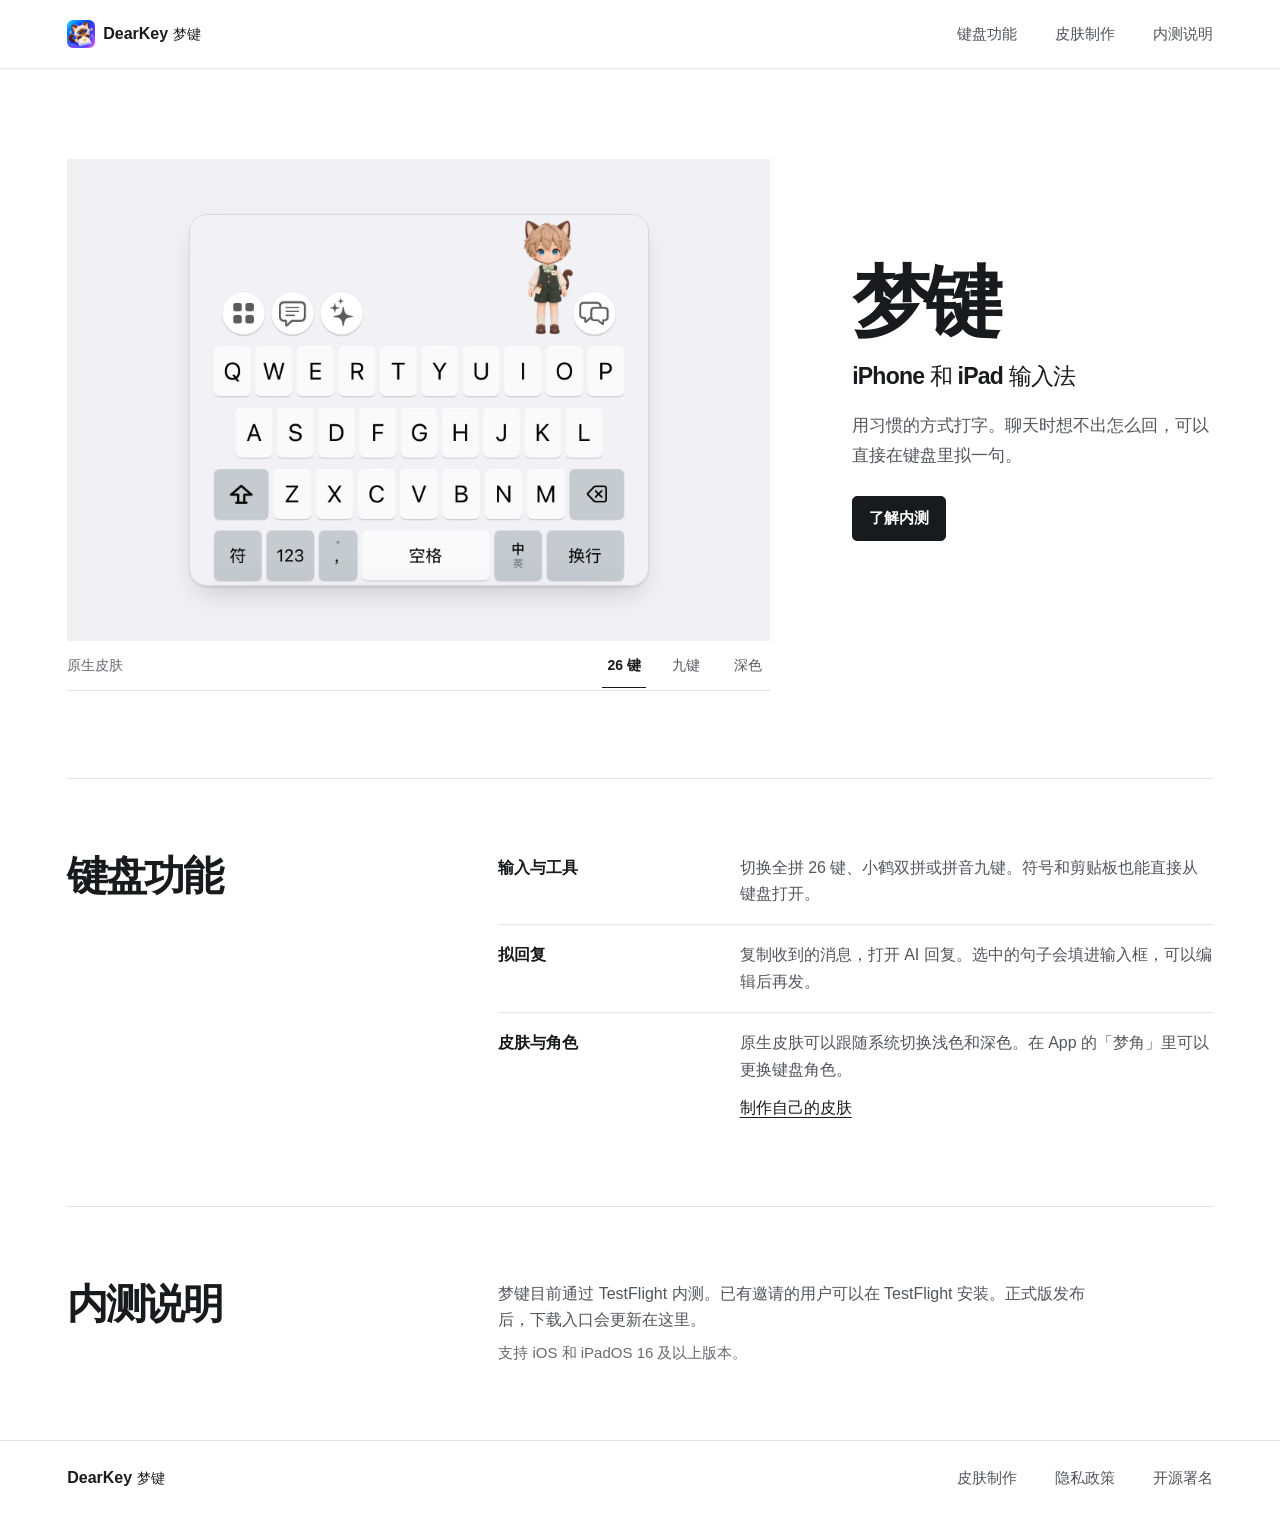
==== commit 9c07df77: "Simplify the DearKey homepage around the product" ====
--- a/index.html
+++ b/index.html
@@ -3,21 +3,21 @@
 <head>
   <meta charset="UTF-8">
   <meta name="viewport" content="width=device-width, initial-scale=1, viewport-fit=cover">
-  <title>DearKey 梦键 · iOS 输入法</title>
-  <meta name="description" content="梦键是 iPhone 和 iPad 上的输入法，支持全拼、小鹤双拼和拼音九键，也可以在键盘里拟回复、换皮肤和选角色。">
+  <title>DearKey 梦键 · iPhone 和 iPad 输入法</title>
+  <meta name="description" content="梦键是 iPhone 和 iPad 上的输入法，支持全拼、小鹤双拼、拼音九键和键盘内拟回复。">
   <meta name="theme-color" content="#ffffff">
   <link rel="canonical" href="https://dearkey.cn/">
   <link rel="icon" type="image/png" href="assets/favicon.png">
   <link rel="apple-touch-icon" href="assets/favicon.png">
   <meta property="og:type" content="website">
   <meta property="og:site_name" content="DearKey 梦键">
-  <meta property="og:title" content="DearKey 梦键 · iOS 输入法">
-  <meta property="og:description" content="全拼、双拼和九键。在同一把键盘上打字，也能拟回复。">
+  <meta property="og:title" content="DearKey 梦键 · iPhone 和 iPad 输入法">
+  <meta property="og:description" content="全拼、小鹤双拼和拼音九键。需要时，可以在键盘里拟回复。">
   <meta property="og:url" content="https://dearkey.cn/">
   <meta property="og:image" content="https://dearkey.cn/assets/keyboard-native-light.webp">
   <meta property="og:image:alt" content="梦键的原生灰白皮肤与全拼 26 键">
   <meta name="twitter:card" content="summary_large_image">
-  <link rel="stylesheet" href="assets/styles.css">
+  <link rel="stylesheet" href="assets/styles.css?v=3">
   <script type="application/ld+json">
   {"@context":"https://schema.org","@type":"SoftwareApplication","name":"DearKey 梦键","applicationCategory":"UtilitiesApplication","operatingSystem":"iOS 16+ / iPadOS","description":"支持全拼、小鹤双拼、拼音九键和键盘内 AI 回复的输入法。","url":"https://dearkey.cn/","image":"https://dearkey.cn/assets/appicon.webp"}
   </script>
@@ -27,112 +27,87 @@
   <header class="nav" id="top">
     <div class="wrap nav-in">
       <a class="brand" href="#top" aria-label="DearKey 梦键首页">
-        <img src="assets/appicon.webp" alt="" width="34" height="34">
+        <img src="assets/appicon.webp" alt="" width="28" height="28">
         <span>DearKey <em>梦键</em></span>
       </a>
       <nav class="links" aria-label="主导航">
-        <a class="nav-product" href="#product">输入体验</a>
+        <a class="nav-product" href="#product">键盘功能</a>
         <a href="skin-studio/index.html">皮肤制作</a>
+        <a href="#get">内测说明</a>
       </nav>
-      <div class="nav-right">
-        <a class="btn btn-ink btn-sm" href="#get">内测说明</a>
-      </div>
     </div>
   </header>
 
-  <main id="main">
-    <div class="wrap">
-      <section class="hero" aria-labelledby="hero-title">
-        <p class="eyebrow">iPhone 和 iPad 输入法</p>
-        <div class="hero-intro">
-          <h1 id="hero-title"><span>打字和回话，</span><span>都在键盘里。</span></h1>
-          <p>用熟悉的方式打字。需要拟一句回复时，在键盘里选一句，改好再发。</p>
+  <main class="wrap" id="main">
+    <section class="hero" aria-labelledby="hero-title">
+      <div class="hero-intro">
+        <h1 id="hero-title">梦键</h1>
+        <p class="hero-platform">iPhone 和 iPad 输入法</p>
+        <p class="hero-description">用习惯的方式打字。聊天时想不出怎么回，可以直接在键盘里拟一句。</p>
+        <a class="btn btn-ink" href="#get">了解内测</a>
+      </div>
+
+      <section class="keyboard-preview" id="screens" aria-labelledby="preview-title">
+        <div class="keyboard-stage">
+          <figure class="keyboard-shot keyboard-light">
+            <img src="assets/keyboard-native-light.webp" width="1206" height="976" alt="梦键原生浅色皮肤的 26 键键盘，白色键帽和浅灰色功能键，猫耳角色站在工具栏旁" fetchpriority="high">
+          </figure>
+          <figure class="keyboard-shot keyboard-nine">
+            <img src="assets/keyboard-native-nine.webp" width="1206" height="976" alt="梦键原生浅色皮肤的拼音九键键盘" fetchpriority="low">
+          </figure>
+          <figure class="keyboard-shot keyboard-dark">
+            <img src="assets/keyboard-native-dark.webp" width="1206" height="976" alt="梦键原生深色皮肤的 26 键键盘" fetchpriority="low">
+          </figure>
+        </div>
+        <div class="preview-caption">
+          <p id="preview-title">原生皮肤</p>
+          <fieldset class="preview-controls">
+            <legend class="visually-hidden">切换键盘预览</legend>
+            <div class="preview-option">
+              <input type="radio" name="keyboard-preview" id="preview-light" checked>
+              <label for="preview-light">26 键</label>
+            </div>
+            <div class="preview-option">
+              <input type="radio" name="keyboard-preview" id="preview-nine">
+              <label for="preview-nine">九键</label>
+            </div>
+            <div class="preview-option">
+              <input type="radio" name="keyboard-preview" id="preview-dark">
+              <label for="preview-dark">深色</label>
+            </div>
+          </fieldset>
         </div>
       </section>
-
-      <section class="showcase" id="screens" aria-labelledby="showcase-title">
-        <fieldset class="showcase-controls">
-          <legend id="showcase-title">原生键盘预览</legend>
-          <div class="showcase-options">
-            <div class="showcase-option">
-              <input type="radio" name="keyboard-preview" id="keyboard-light" checked>
-              <label for="keyboard-light">全拼 26 键</label>
-            </div>
-            <div class="showcase-option">
-              <input type="radio" name="keyboard-preview" id="keyboard-nine">
-              <label for="keyboard-nine">拼音九键</label>
-            </div>
-            <div class="showcase-option">
-              <input type="radio" name="keyboard-preview" id="keyboard-dark">
-              <label for="keyboard-dark">原生深色</label>
-            </div>
-          </div>
-        </fieldset>
-        <div class="showcase-stage">
-          <figure class="shot shot-light">
-            <img src="assets/keyboard-native-light.webp" width="1206" height="976" alt="梦键原生浅色 26 键，白色字母键、浅灰色功能键和键盘上方的猫耳角色" fetchpriority="high">
-          </figure>
-          <figure class="shot shot-nine">
-            <img src="assets/keyboard-native-nine.webp" width="1206" height="976" alt="原生浅色拼音九键布局，含符号、数字、空格与换行键" fetchpriority="low">
-          </figure>
-          <figure class="shot shot-dark">
-            <img src="assets/keyboard-native-dark.webp" width="1206" height="976" alt="原生深色 26 键布局，深灰键帽与白色字母" fetchpriority="low">
-          </figure>
-        </div>
-      </section>
-
-      <section class="features section" id="product" aria-labelledby="product-title">
-        <h2 id="product-title">怎么顺手，怎么打。</h2>
-        <dl class="feature-list">
-          <div>
-            <dt>全拼、双拼和九键</dt>
-            <dd>支持全拼 26 键、小鹤双拼和拼音九键。常用的符号和剪贴板也能直接从键盘打开。</dd>
-          </div>
-          <div>
-            <dt>在键盘里拟回复</dt>
-            <dd>复制收到的消息，打开键盘上的 AI 回复。选中的回复会填进输入框，你可以改完再发送。</dd>
-          </div>
-          <div>
-            <dt>外观跟随系统</dt>
-            <dd>首装使用原生灰白皮肤。开启跟随系统后，键盘会在原生浅色与深色之间切换。</dd>
-          </div>
-        </dl>
-      </section>
-    </div>
-
-    <section class="customize" id="characters" aria-labelledby="customize-title">
-      <div class="wrap customize-inner">
-        <h2 id="customize-title">把键盘布置成你喜欢的样子。</h2>
-        <div class="customize-list">
-          <div>
-            <h3>自己做皮肤</h3>
-            <p>在浏览器里给键帽配色，预览不同布局，再导出皮肤包到梦键。</p>
-            <a class="inline-link" href="skin-studio/index.html">打开皮肤制作</a>
-          </div>
-          <div>
-            <h3>选一个键盘角色</h3>
-            <p>在 App 的「梦角」里切换角色，让它出现在键盘上。想专心打字时，也可以把角色收起来。</p>
-          </div>
-        </div>
-      </div>
     </section>
 
-    <section class="wrap beta section" id="get" aria-labelledby="beta-title">
-      <div>
-        <h2 id="beta-title">获取梦键</h2>
-        <p>适用于 iOS 16 及以上的 iPhone，以及 iPad。</p>
-      </div>
-      <div class="beta-info">
-        <h3>目前处于内测阶段</h3>
-        <p>已有邀请的用户可在 TestFlight 安装。正式版开放下载后，官网会更新获取入口。</p>
-      </div>
+    <section class="features" id="product" aria-labelledby="product-title">
+      <h2 id="product-title">键盘功能</h2>
+      <dl class="feature-list">
+        <div>
+          <dt>输入与工具</dt>
+          <dd>切换全拼 26 键、小鹤双拼或拼音九键。符号和剪贴板也能直接从键盘打开。</dd>
+        </div>
+        <div>
+          <dt>拟回复</dt>
+          <dd>复制收到的消息，打开 AI 回复。选中的句子会填进输入框，可以编辑后再发。</dd>
+        </div>
+        <div id="characters">
+          <dt>皮肤与角色</dt>
+          <dd>原生皮肤可以跟随系统切换浅色和深色。在 App 的「梦角」里可以更换键盘角色。<a href="skin-studio/index.html">制作自己的皮肤</a></dd>
+        </div>
+      </dl>
+    </section>
+
+    <section class="access" id="get" aria-labelledby="access-title">
+      <h2 id="access-title">内测说明</h2>
+      <p>梦键目前通过 TestFlight 内测。已有邀请的用户可以在 TestFlight 安装。正式版发布后，下载入口会更新在这里。</p>
+      <p class="system-requirements">支持 iOS 和 iPadOS 16 及以上版本。</p>
     </section>
   </main>
 
   <footer class="footer">
     <div class="wrap footer-bottom">
       <a class="brand" href="#top" aria-label="回到 DearKey 梦键首页">
-        <img src="assets/appicon.webp" alt="" width="34" height="34">
         <span>DearKey <em>梦键</em></span>
       </a>
       <nav class="footer-links" aria-label="页脚链接">
--- a/assets/styles.css
+++ b/assets/styles.css
@@ -1,20 +1,17 @@
 :root {
   color-scheme: light;
   --paper: #fff;
-  --ink: #151b28;
-  --muted: #4b586d;
-  --line: #dbe2ec;
-  --wash: #f3f6fb;
-  --blue: #1554d2;
-  --blue-dark: #0c43b2;
-  --night: #121b2d;
-  --night-muted: #c1cee4;
-  --gutter: clamp(20px, 5.75vw, 78px);
+  --ink: #191a1d;
+  --muted: #53555c;
+  --faint: #686a71;
+  --line: #e2e2e6;
+  --surface: #f0f0f2;
+  --gutter: clamp(20px, 5.25vw, 76px);
   --sans: -apple-system, BlinkMacSystemFont, "PingFang SC", "Microsoft YaHei", "Noto Sans CJK SC", sans-serif;
 }
 
 *, *::before, *::after { box-sizing: border-box; }
-html { scroll-padding-top: 16px; }
+html { scroll-padding-top: 22px; }
 body {
   margin: 0;
   color: var(--ink);
@@ -25,311 +22,275 @@
 h1, h2, h3, p, figure, dl, dd { margin: 0; }
 a { color: inherit; }
 img { display: block; max-width: 100%; height: auto; }
-:focus-visible { outline: 3px solid var(--blue); outline-offset: 4px; }
-
-.wrap { width: min(100% - 2 * var(--gutter), 1240px); margin-inline: auto; }
-.container { width: min(100% - 2 * var(--gutter), 960px); margin-inline: auto; }
-.section { padding-block: clamp(56px, 8vw, 116px); }
+:focus-visible { outline: 2px solid #2054a4; outline-offset: 4px; }
+
+.wrap { width: min(100% - 2 * var(--gutter), 1180px); margin-inline: auto; }
+.container { width: min(100% - 2 * var(--gutter), 900px); margin-inline: auto; }
 
 .skip-link {
   position: absolute;
   z-index: 1;
-  top: 12px;
+  top: 10px;
   left: var(--gutter);
-  padding: 8px 16px;
+  padding: 9px 14px;
   background: var(--paper);
   transform: translateY(-200%);
 }
 .skip-link:focus { transform: none; }
-
-.nav { border-bottom: 1px solid var(--line); }
-.nav-in {
-  min-height: 73px;
-  display: flex;
-  align-items: center;
-  justify-content: space-between;
-  gap: clamp(12px, 2.5vw, 40px);
-}
-.brand {
-  display: inline-flex;
-  align-items: center;
-  gap: 9px;
-  min-height: 44px;
-  color: var(--ink);
-  font-size: 1.0625rem;
-  font-weight: 750;
-  line-height: 1.15;
-  text-decoration: none;
-  white-space: nowrap;
-}
-.brand img { flex: none; width: 34px; border-radius: 8px; }
-.brand em { font-size: 0.84em; font-weight: 550; font-style: normal; }
-.links, .footer-links {
-  display: flex;
-  flex-wrap: wrap;
-  align-items: center;
-  justify-content: center;
-  gap: 4px clamp(14px, 2.4vw, 34px);
-}
-.links a, .footer-links a {
-  display: inline-flex;
-  align-items: center;
-  min-height: 44px;
-  color: var(--muted);
-  font-size: .9375rem;
-  text-decoration: none;
-  white-space: nowrap;
-}
-.links a:hover, .footer-links a:hover { color: var(--blue); }
-.nav-right { display: flex; justify-content: flex-end; }
-.btn {
-  display: inline-flex;
-  min-height: 44px;
-  align-items: center;
-  justify-content: center;
-  padding: 8px 17px;
-  border-radius: 8px;
-  font-size: .9375rem;
-  font-weight: 660;
-  text-decoration: none;
-  white-space: nowrap;
-}
-.btn-ink { color: white; background: var(--ink); }
-.btn-ink:hover { background: var(--blue-dark); }
-
-.hero {
-  padding-block: clamp(45px, 4vw, 64px) clamp(28px, 3vw, 44px);
-}
-.eyebrow {
-  display: block;
-  color: var(--blue-dark);
-  font-size: .9375rem;
-  font-weight: 680;
-  letter-spacing: .02em;
-}
-.hero-intro {
-  margin-top: 11px;
-}
-.hero h1 {
-  font-size: clamp(2.75rem, 6.05vw, 5.5rem);
-  font-weight: 770;
-  line-height: 1.105;
-  letter-spacing: -.07em;
-}
-.hero h1 span:last-child { color: var(--blue); }
-.hero-intro > p {
-  margin-top: 13px;
-  color: var(--muted);
-  font-size: clamp(1.0625rem, 1.55vw, 1.25rem);
-  line-height: 1.75;
-}
-
-.showcase {
-  display: grid;
-  grid-template-columns: clamp(195px, 18.4vw, 258px) minmax(0, 1fr);
-  min-width: 0;
-  overflow: hidden;
-  border: 1px solid var(--line);
-  border-radius: 20px;
-  background: var(--wash);
-}
-.showcase-controls {
-  align-self: center;
-  min-width: 0;
-  margin: 0;
-  padding: 0 clamp(14px, 2.2vw, 30px);
-  border: 0;
-}
-.showcase-controls legend {
-  float: left;
-  width: 100%;
-  margin: 0 0 14px;
-  padding: 0;
-  font-size: .9375rem;
-  font-weight: 700;
-}
-.showcase-options { clear: both; display: grid; gap: 5px; }
-.showcase-option { position: relative; min-width: 0; }
-.showcase-option input {
+.visually-hidden {
   position: absolute;
   width: 1px;
   height: 1px;
-  opacity: 0;
-}
-.showcase-option label {
-  display: flex;
+  padding: 0;
+  overflow: hidden;
+  clip-path: inset(50%);
+  white-space: nowrap;
+}
+
+.nav { border-bottom: 1px solid var(--line); }
+.nav-in {
+  min-height: 68px;
+  display: flex;
+  align-items: center;
+  justify-content: space-between;
+  gap: clamp(12px, 2.5vw, 34px);
+}
+.brand {
+  display: inline-flex;
   min-height: 44px;
   align-items: center;
   gap: 8px;
-  padding: 7px 10px;
-  border: 1px solid transparent;
-  border-radius: 8px;
-  color: var(--muted);
-  cursor: pointer;
+  color: var(--ink);
+  font-size: 1rem;
+  font-weight: 720;
+  line-height: 1.15;
+  text-decoration: none;
+  white-space: nowrap;
+}
+.brand img { flex: none; width: 28px; border-radius: 6px; }
+.brand em { font-size: .875em; font-weight: 500; font-style: normal; }
+.links, .footer-links {
+  display: flex;
+  flex-wrap: wrap;
+  align-items: center;
+  gap: 0 clamp(18px, 3vw, 38px);
+}
+.links a, .footer-links a {
+  display: inline-flex;
+  align-items: center;
+  min-height: 44px;
+  color: var(--muted);
   font-size: .9375rem;
-  font-weight: 570;
-  line-height: 1.3;
-}
-.showcase-option label::before {
-  width: 9px;
-  height: 9px;
-  flex: 0 0 9px;
-  border: 1px solid #68768c;
-  border-radius: 50%;
-  content: "";
-}
-.showcase-option label:hover { background: #e7edf7; }
-.showcase-option input:checked + label {
-  border-color: #c6d8f6;
-  color: var(--blue-dark);
-  background: white;
-}
-.showcase-option input:checked + label::before {
-  border-color: var(--blue);
-  background: var(--blue);
-}
-.showcase-option input:focus-visible + label {
-  outline: 3px solid var(--blue);
-  outline-offset: 1px;
-}
-.showcase-stage {
+  text-decoration: none;
+  white-space: nowrap;
+}
+.links a:hover, .footer-links a:hover { color: var(--ink); text-decoration: underline; text-underline-offset: 5px; }
+.nav-right { display: flex; }
+.btn {
+  display: inline-flex;
+  min-height: 44px;
+  align-items: center;
+  justify-content: center;
+  padding: 9px 16px;
+  border: 1px solid var(--ink);
+  border-radius: 5px;
+  font-size: .9375rem;
+  font-weight: 610;
+  text-decoration: none;
+  white-space: nowrap;
+}
+.btn-ink { color: white; background: var(--ink); }
+.btn-ink:hover { border-color: #393a3f; background: #393a3f; }
+
+.hero {
+  display: grid;
+  grid-template-columns: minmax(0, 1.95fr) minmax(250px, 1fr);
+  grid-template-areas: "preview intro";
+  align-items: center;
+  gap: clamp(32px, 6.4vw, 92px);
+  padding-block: clamp(55px, 7vw, 98px) clamp(48px, 6.75vw, 94px);
+}
+.hero-intro { grid-area: intro; padding-bottom: 46px; }
+.hero h1 {
+  font-size: clamp(3.125rem, 6.1vw, 5.875rem);
+  font-weight: 700;
+  line-height: 1.02;
+  letter-spacing: -.075em;
+}
+.hero-platform {
+  margin-top: 17px;
+  font-size: clamp(1.125rem, 1.8vw, 1.5rem);
+  font-weight: 560;
+  line-height: 1.4;
+  letter-spacing: -.035em;
+}
+.hero-description {
+  max-width: 23em;
+  margin-top: 19px;
+  color: var(--muted);
+  font-size: 1.0625rem;
+  line-height: 1.75;
+}
+.hero-intro .btn { margin-top: 26px; }
+
+.keyboard-preview { grid-area: preview; min-width: 0; }
+.keyboard-stage {
   display: grid;
   min-width: 0;
   place-items: center;
-  padding: clamp(20px, 2.3vw, 35px);
-  background-color: #2159d0;
-  background-image:
-    linear-gradient(to right, #ffffff19 1px, transparent 1px),
-    linear-gradient(to bottom, #ffffff19 1px, transparent 1px);
-  background-position: center;
-  background-size: 44px 44px;
-}
-.shot {
-  width: min(100%, clamp(430px, 36vw, 560px));
+  padding: clamp(20px, 4.3vw, 60px) clamp(20px, 5vw, 66px);
+  background: var(--surface);
+}
+.keyboard-shot {
+  width: min(100%, 460px);
   overflow: hidden;
-  border: 1px solid #ffffff5e;
-  border-radius: 16px;
+  border: 1px solid #d8d8de;
+  border-radius: clamp(10px, 1.45vw, 18px);
   background: #f2f2f7;
-  box-shadow: 0 12px 32px #09235759;
-}
-.shot img { width: 100%; }
-.shot-nine, .shot-dark { display: none; }
-.showcase:has(#keyboard-nine:checked) :is(.shot-light, .shot-dark),
-.showcase:has(#keyboard-dark:checked) :is(.shot-light, .shot-nine) { display: none; }
-.showcase:has(#keyboard-nine:checked) .shot-nine,
-.showcase:has(#keyboard-dark:checked) .shot-dark { display: block; }
-.showcase:has(#keyboard-dark:checked) .showcase-stage { background-color: #233760; }
-
-.features, .beta {
-  display: grid;
-  grid-template-columns: minmax(0, 1fr) minmax(0, 1.18fr);
-  gap: clamp(30px, 6vw, 96px);
-}
-.section h2, .customize h2 {
-  font-size: clamp(2.125rem, 4.3vw, 4.125rem);
-  font-weight: 740;
-  letter-spacing: -.063em;
-  line-height: 1.16;
-  text-wrap: balance;
-}
-.features h2 { max-width: 8em; }
-.feature-list > div, .customize-list > div {
-  padding-block: 19px 23px;
+  box-shadow: 0 2px 2px #17171a10, 0 14px 26px -10px #17171a33;
+}
+.keyboard-shot img { width: 100%; }
+.keyboard-nine, .keyboard-dark { display: none; }
+.keyboard-preview:has(#preview-nine:checked) :is(.keyboard-light, .keyboard-dark),
+.keyboard-preview:has(#preview-dark:checked) :is(.keyboard-light, .keyboard-nine) { display: none; }
+.keyboard-preview:has(#preview-nine:checked) .keyboard-nine,
+.keyboard-preview:has(#preview-dark:checked) .keyboard-dark { display: block; }
+.keyboard-preview:has(#preview-dark:checked) .keyboard-stage { background: #dedfe3; }
+.keyboard-dark { border-color: #35363a; background: #0a0a0a; }
+
+.preview-caption {
+  display: flex;
+  min-height: 50px;
+  align-items: center;
+  justify-content: space-between;
+  gap: 10px;
+  border-bottom: 1px solid var(--line);
+}
+.preview-caption > p {
+  color: var(--faint);
+  font-size: .875rem;
+  white-space: nowrap;
+}
+.preview-controls {
+  display: flex;
+  min-width: 0;
+  align-items: center;
+  gap: clamp(6px, 1.5vw, 18px);
+  margin: 0;
+  padding: 0;
+  border: 0;
+}
+.preview-option { position: relative; }
+.preview-option input { position: absolute; width: 1px; height: 1px; opacity: 0; }
+.preview-option label {
+  display: flex;
+  min-width: 44px;
+  min-height: 44px;
+  align-items: center;
+  justify-content: center;
+  padding: 0 5px;
+  border-bottom: 1px solid transparent;
+  color: var(--muted);
+  cursor: pointer;
+  font-size: .875rem;
+  white-space: nowrap;
+}
+.preview-option label:hover { color: var(--ink); }
+.preview-option input:checked + label { color: var(--ink); border-color: var(--ink); font-weight: 660; }
+.preview-option input:focus-visible + label { outline: 2px solid #2054a4; outline-offset: 1px; }
+
+.features, .access {
+  display: grid;
+  grid-template-columns: minmax(140px, .65fr) minmax(0, 1.35fr);
+  gap: 0 clamp(30px, 6.8vw, 100px);
+  padding-block: clamp(34px, 6vw, 74px);
   border-top: 1px solid var(--line);
 }
-.feature-list dt, .customize h3, .beta h3 {
-  margin-bottom: 7px;
-  font-size: 1.1875rem;
-  line-height: 1.4;
-  font-weight: 680;
-}
-.feature-list dd, .beta p { max-width: 36em; color: var(--muted); }
-
-.customize { color: white; background: var(--night); }
-.customize-inner { padding-block: clamp(56px, 7vw, 104px); }
-.customize-list {
-  display: grid;
-  grid-template-columns: repeat(2, minmax(0, 1fr));
-  gap: clamp(24px, 6vw, 96px);
-  margin-top: clamp(24px, 3.6vw, 50px);
-}
-.customize-list > div { border-color: #435272; }
-.customize-list p { max-width: 35em; color: var(--night-muted); }
-.inline-link {
-  display: inline-flex;
-  align-items: center;
-  min-height: 44px;
-  margin-top: 6px;
-  color: #b8d3ff;
-  font-weight: 670;
-  text-decoration-color: #759ddd;
-  text-underline-offset: 5px;
-}
-.inline-link:hover { color: white; }
-.customize :focus-visible { outline-color: #a0c6ff; }
-
-.beta { align-items: center; }
-.beta > div > p { margin-top: 10px; }
-.beta-info {
-  padding: clamp(20px, 3.2vw, 35px);
-  border: 1px solid var(--line);
-  border-radius: 14px;
-  background: var(--wash);
-}
-.beta-info > p { margin-top: 0; }
-.footer { border-top: 1px solid var(--line); padding-block: 22px; }
+.features h2, .access h2 {
+  font-size: clamp(1.625rem, 3.2vw, 2.875rem);
+  font-weight: 650;
+  letter-spacing: -.058em;
+  line-height: 1.17;
+}
+.feature-list > div {
+  display: grid;
+  grid-template-columns: minmax(100px, .44fr) minmax(0, 1fr);
+  gap: 5px clamp(16px, 2.6vw, 36px);
+  padding-block: 17px;
+  border-bottom: 1px solid var(--line);
+}
+.feature-list > div:first-child { padding-top: 2px; }
+.feature-list > div:last-child { padding-bottom: 2px; border-bottom: 0; }
+.feature-list dt { font-weight: 630; }
+.feature-list dd, .access p { max-width: 38em; color: var(--muted); }
+.feature-list dd a {
+  display: flex;
+  width: fit-content;
+  min-height: 44px;
+  align-items: center;
+  margin-top: 3px;
+  color: var(--ink);
+  text-underline-offset: 4px;
+}
+.feature-list dd a:hover { text-decoration-thickness: 2px; }
+.access h2 { grid-row: span 2; }
+.access .system-requirements { margin-top: 7px; color: var(--faint); font-size: .9375rem; }
+
+.footer { border-top: 1px solid var(--line); padding-block: 16px; }
 .footer-bottom {
   display: flex;
   align-items: center;
   justify-content: space-between;
   flex-wrap: wrap;
-  gap: 8px 24px;
-  color: var(--muted);
-}
-.footer-bottom a:hover { color: var(--blue); }
-.footer-bottom > span a { color: var(--blue-dark); }
-.footer-links { justify-content: flex-start; }
-
-.doc-hero { padding-block: 58px 35px; border-bottom: 1px solid var(--line); }
-.doc-hero h1 { margin-block: 8px 12px; font-size: clamp(2rem, 5vw, 3.8rem); line-height: 1.2; letter-spacing: -.055em; }
+  gap: 0 22px;
+  color: var(--muted);
+}
+.footer-bottom > span a { color: var(--ink); text-underline-offset: 3px; }
+
+.doc-hero { padding-block: 56px 32px; border-bottom: 1px solid var(--line); }
+.doc-hero h1 { margin-block: 7px 12px; font-size: clamp(2rem, 5vw, 3.625rem); line-height: 1.2; letter-spacing: -.055em; }
 .doc-hero p, .doc-meta { color: var(--muted); }
-.doc-meta { margin-top: 14px; font-size: .9375rem; }
-.doc { padding-block: 34px 64px; }
-.doc-card { padding-block: 24px; border-bottom: 1px solid var(--line); }
+.eyebrow, .doc-meta { color: var(--faint); font-size: .9375rem; }
+.doc-meta { margin-top: 12px; }
+.doc { padding-block: 30px 60px; }
+.doc-card { padding-block: 23px; border-bottom: 1px solid var(--line); }
 .doc-card h2 { margin-bottom: 10px; font-size: 1.3125rem; line-height: 1.35; }
-.doc-card h2 span { margin-right: 5px; color: var(--blue-dark); font-size: .875rem; }
+.doc-card h2 span { margin-right: 5px; color: var(--faint); font-size: .875rem; }
 .doc-card p, .doc-card ul { margin-bottom: 10px; color: var(--muted); }
 .doc-card ul { padding-left: 1.3em; }
-.doc-card a { color: var(--blue-dark); text-underline-offset: 3px; }
-.doc-card .lic { display: inline-block; margin-bottom: 12px; font-size: .9375rem; color: var(--muted); }
-.doc-note { margin-top: 28px; padding: 20px; border-radius: 10px; background: var(--wash); color: var(--muted); }
+.doc-card a { color: var(--ink); text-underline-offset: 3px; }
+.doc-card .lic { display: inline-block; margin-bottom: 12px; color: var(--muted); font-size: .9375rem; }
+.doc-note { margin-top: 25px; padding: 20px; background: var(--surface); color: var(--muted); }
 .table-wrap { overflow-x: auto; }
 .doc-card table { width: 100%; min-width: 560px; border-collapse: collapse; text-align: left; font-size: .9375rem; }
 .doc-card th, .doc-card td { padding: 10px; vertical-align: top; border-bottom: 1px solid var(--line); }
 
-@media (max-width: 720px) {
-  .nav-in { min-height: 64px; }
-  .nav-in > .links { margin-left: auto; }
+@media (max-width: 750px) {
+  .nav-in { min-height: 62px; }
   .doc-page .nav-in > .links { display: none; }
-  .hero h1 span { display: block; }
-  .hero-intro > p { max-width: 34ch; }
-  .showcase { grid-template-columns: 1fr; border-radius: 15px; }
-  .showcase-controls { padding: 14px; }
-  .showcase-controls legend { margin-bottom: 6px; }
-  .showcase-options { grid-template-columns: repeat(3, minmax(0, 1fr)); gap: 3px; }
-  .showcase-option label { padding: 7px 6px; gap: 5px; font-size: .875rem; }
-  .showcase-stage { padding: clamp(14px, 4vw, 24px); background-size: 31px 31px; }
-  .shot { border-radius: 10px; }
-  .features, .beta, .customize-list { grid-template-columns: 1fr; gap: 24px; }
-  .features h2 { max-width: none; }
-}
-
-@media (max-width: 430px) {
+  .hero {
+    grid-template-columns: minmax(0, 1fr);
+    grid-template-areas: "intro" "preview";
+    gap: 25px;
+    padding-block: 42px 34px;
+  }
+  .hero-intro { padding-bottom: 0; }
+  .hero-platform { margin-top: 10px; }
+  .hero-description { max-width: 29em; margin-top: 10px; }
+  .hero-intro .btn { margin-top: 16px; }
+  .keyboard-stage { padding: clamp(18px, 6vw, 42px); }
+  .keyboard-shot { width: min(100%, 400px); }
+  .features, .access { grid-template-columns: 1fr; gap: 15px; }
+  .access h2 { grid-row: auto; }
+  .access .system-requirements { margin-top: -8px; }
+}
+
+@media (max-width: 445px) {
   .links a.nav-product { display: none; }
-  .nav-in { gap: 10px; }
-  .brand { gap: 6px; font-size: 1rem; }
-  .brand img { width: 30px; }
-  .btn-sm { padding-inline: 10px; }
-  .links a, .btn-sm { font-size: .875rem; }
-  .hero h1 { font-size: clamp(2.3rem, 10.9vw, 3.15rem); }
-}
+  .links { gap: 13px; }
+  .links a { font-size: .875rem; }
+  .brand { gap: 6px; font-size: .9375rem; }
+  .hero { padding-top: 35px; }
+  .hero-intro .btn { display: none; }
+  .feature-list > div { grid-template-columns: 1fr; }
+}
